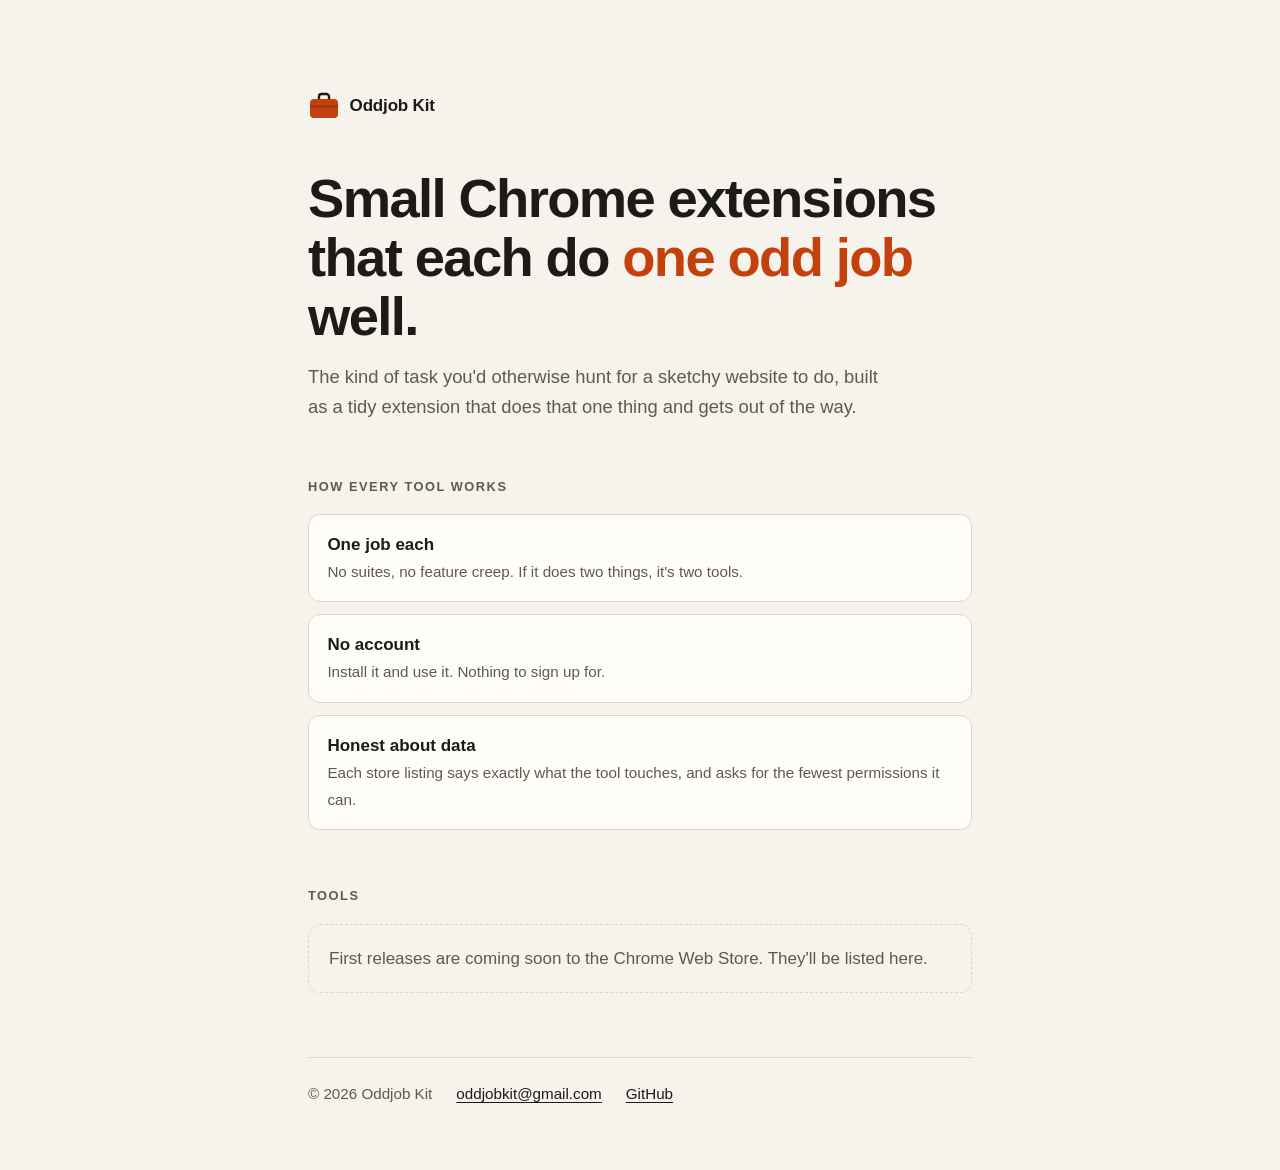
==== index.html @ e66d1169 "Oddjob Kit landing page Co-Authored-By: Claude Opus 5.5 <noreply@anthropic.com>" ====
<!doctype html>
<html lang="en">
<head>
  <meta charset="utf-8">
  <meta name="viewport" content="width=device-width, initial-scale=1">
  <title>Oddjob Kit — small Chrome extensions that each do one odd job well</title>
  <meta name="description" content="Oddjob Kit makes small, single-purpose Chrome extensions: no accounts, no bloat, and every listing says exactly what data the tool touches.">
  <link rel="canonical" href="https://oddjobkit.com/">
  <meta property="og:title" content="Oddjob Kit">
  <meta property="og:description" content="Small Chrome extensions that each do one odd job well.">
  <meta property="og:url" content="https://oddjobkit.com/">
  <meta property="og:type" content="website">
  <link rel="icon" href="favicon.svg" type="image/svg+xml">
  <style>
    :root {
      --bg: #f6f3ec; --ink: #1d1b16; --muted: #5f5a4e; --line: #ddd6c6;
      --accent: #c2410c; --card: #fffdf8;
      color-scheme: light;
    }
    @media (prefers-color-scheme: dark) {
      :root { --bg: #16140f; --ink: #f1ece0; --muted: #a8a190; --line: #2f2b22; --accent: #fb923c; --card: #1e1b15; color-scheme: dark; }
    }
    * { box-sizing: border-box; }
    html, body { margin: 0; }
    body {
      background: var(--bg); color: var(--ink);
      font: 17px/1.6 ui-sans-serif, -apple-system, BlinkMacSystemFont, "Segoe UI", Roboto, "Helvetica Neue", Arial, sans-serif;
      -webkit-font-smoothing: antialiased;
    }
    main { max-width: 44rem; margin: 0 auto; padding: clamp(3rem, 10vh, 7rem) 1.25rem 4rem; }
    .mark { display: inline-flex; align-items: center; gap: .6rem; font-weight: 700; letter-spacing: -.01em; }
    .mark svg { width: 2rem; height: 2rem; }
    h1 { font-size: clamp(2.2rem, 6vw, 3.4rem); line-height: 1.08; letter-spacing: -.03em; margin: 2.5rem 0 1rem; }
    h1 em { font-style: normal; color: var(--accent); }
    .lede { font-size: 1.15rem; color: var(--muted); max-width: 36rem; margin: 0; }
    section { margin-top: 3.5rem; }
    h2 { font-size: .8rem; text-transform: uppercase; letter-spacing: .12em; color: var(--muted); margin: 0 0 1rem; font-weight: 600; }
    ul.rules { list-style: none; padding: 0; margin: 0; display: grid; gap: .75rem; }
    ul.rules li { background: var(--card); border: 1px solid var(--line); border-radius: .75rem; padding: 1rem 1.15rem; }
    ul.rules strong { display: block; }
    ul.rules span { color: var(--muted); font-size: .95rem; }
    .soon { border: 1px dashed var(--line); border-radius: .75rem; padding: 1.25rem; color: var(--muted); }
    footer { margin-top: 4rem; padding-top: 1.5rem; border-top: 1px solid var(--line); color: var(--muted); font-size: .95rem; display: flex; flex-wrap: wrap; gap: .5rem 1.5rem; }
    a { color: var(--ink); text-underline-offset: .2em; }
    a:hover { color: var(--accent); }
  </style>
</head>
<body>
  <main>
    <div class="mark">
      <svg viewBox="0 0 32 32" aria-hidden="true"><rect x="2" y="9" width="28" height="19" rx="4" fill="var(--accent)"/><path d="M11 9V6.5A2.5 2.5 0 0 1 13.5 4h5A2.5 2.5 0 0 1 21 6.5V9" fill="none" stroke="var(--ink)" stroke-width="2.4"/><rect x="2" y="15" width="28" height="3" fill="var(--ink)" opacity=".18"/></svg>
      Oddjob Kit
    </div>

    <h1>Small Chrome extensions that each do <em>one odd job</em> well.</h1>
    <p class="lede">The kind of task you'd otherwise hunt for a sketchy website to do, built as a tidy extension that does that one thing and gets out of the way.</p>

    <section>
      <h2>How every tool works</h2>
      <ul class="rules">
        <li><strong>One job each</strong><span>No suites, no feature creep. If it does two things, it's two tools.</span></li>
        <li><strong>No account</strong><span>Install it and use it. Nothing to sign up for.</span></li>
        <li><strong>Honest about data</strong><span>Each store listing says exactly what the tool touches, and asks for the fewest permissions it can.</span></li>
      </ul>
    </section>

    <section>
      <h2>Tools</h2>
      <p class="soon">First releases are coming soon to the Chrome Web Store. They'll be listed here.</p>
    </section>

    <footer>
      <span>© 2026 Oddjob Kit</span>
      <a href="mailto:oddjobkit@gmail.com">oddjobkit@gmail.com</a>
      <a href="https://github.com/oddjobkit">GitHub</a>
    </footer>
  </main>
</body>
</html>
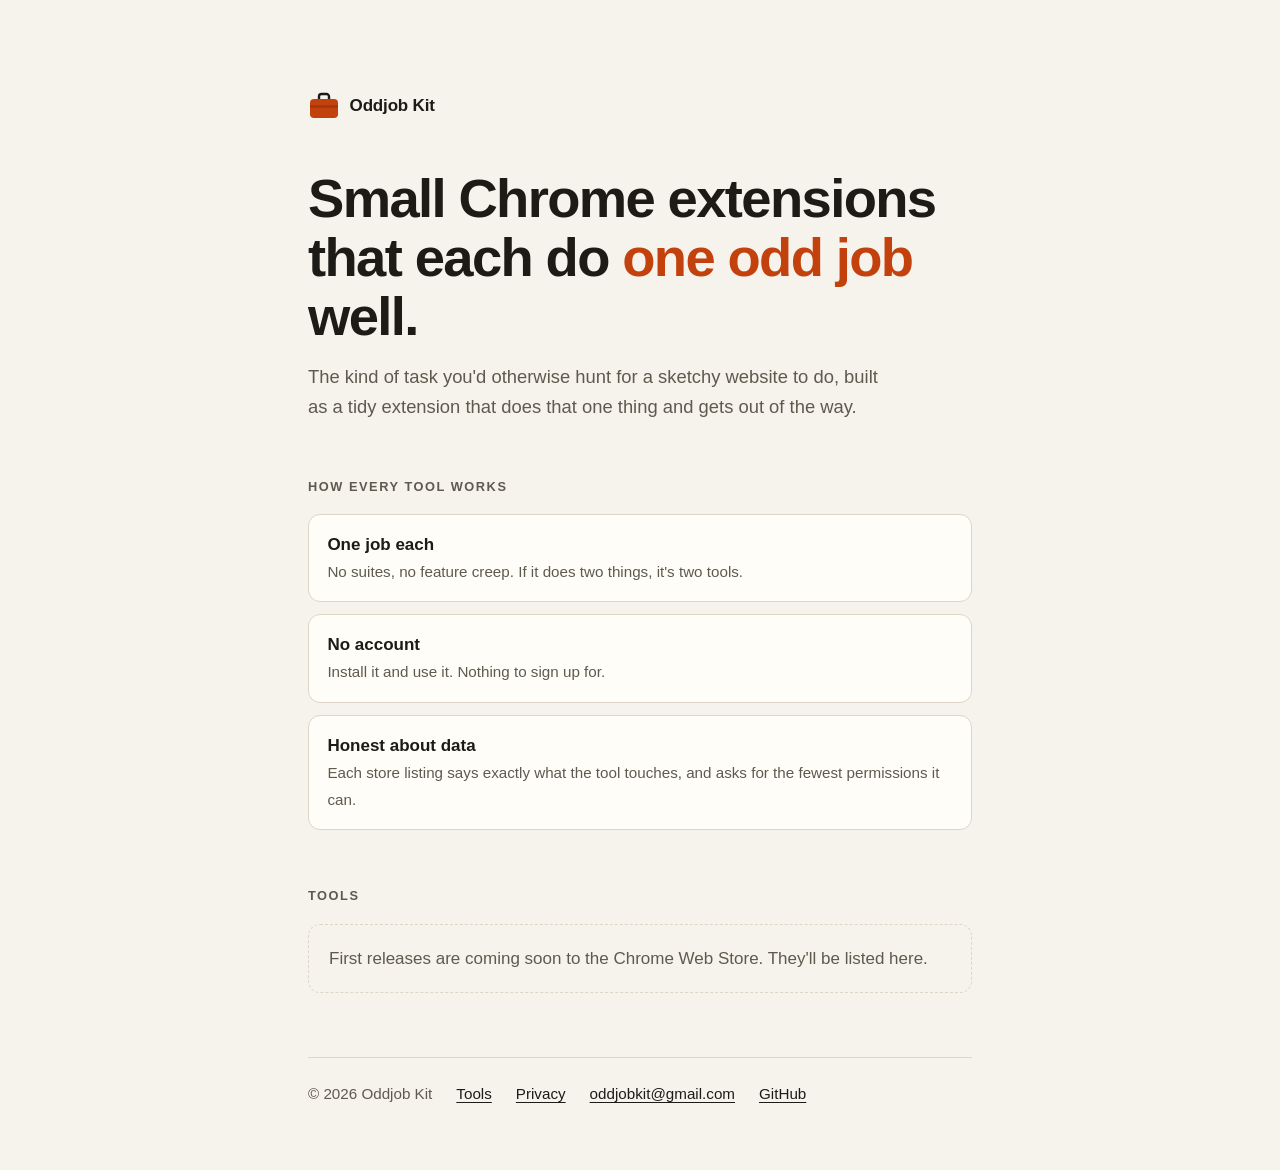
==== commit 292421cf: "site: privacy and tools pages, generator Co-Authored-By: Claude Sonnet 5.5 <noreply@anthropic.com>" ====
--- a/index.html
+++ b/index.html
@@ -71,6 +71,8 @@
 
     <footer>
       <span>© 2026 Oddjob Kit</span>
+      <a href="/tools/">Tools</a>
+      <a href="/privacy/">Privacy</a>
       <a href="mailto:oddjobkit@gmail.com">oddjobkit@gmail.com</a>
       <a href="https://github.com/oddjobkit">GitHub</a>
     </footer>
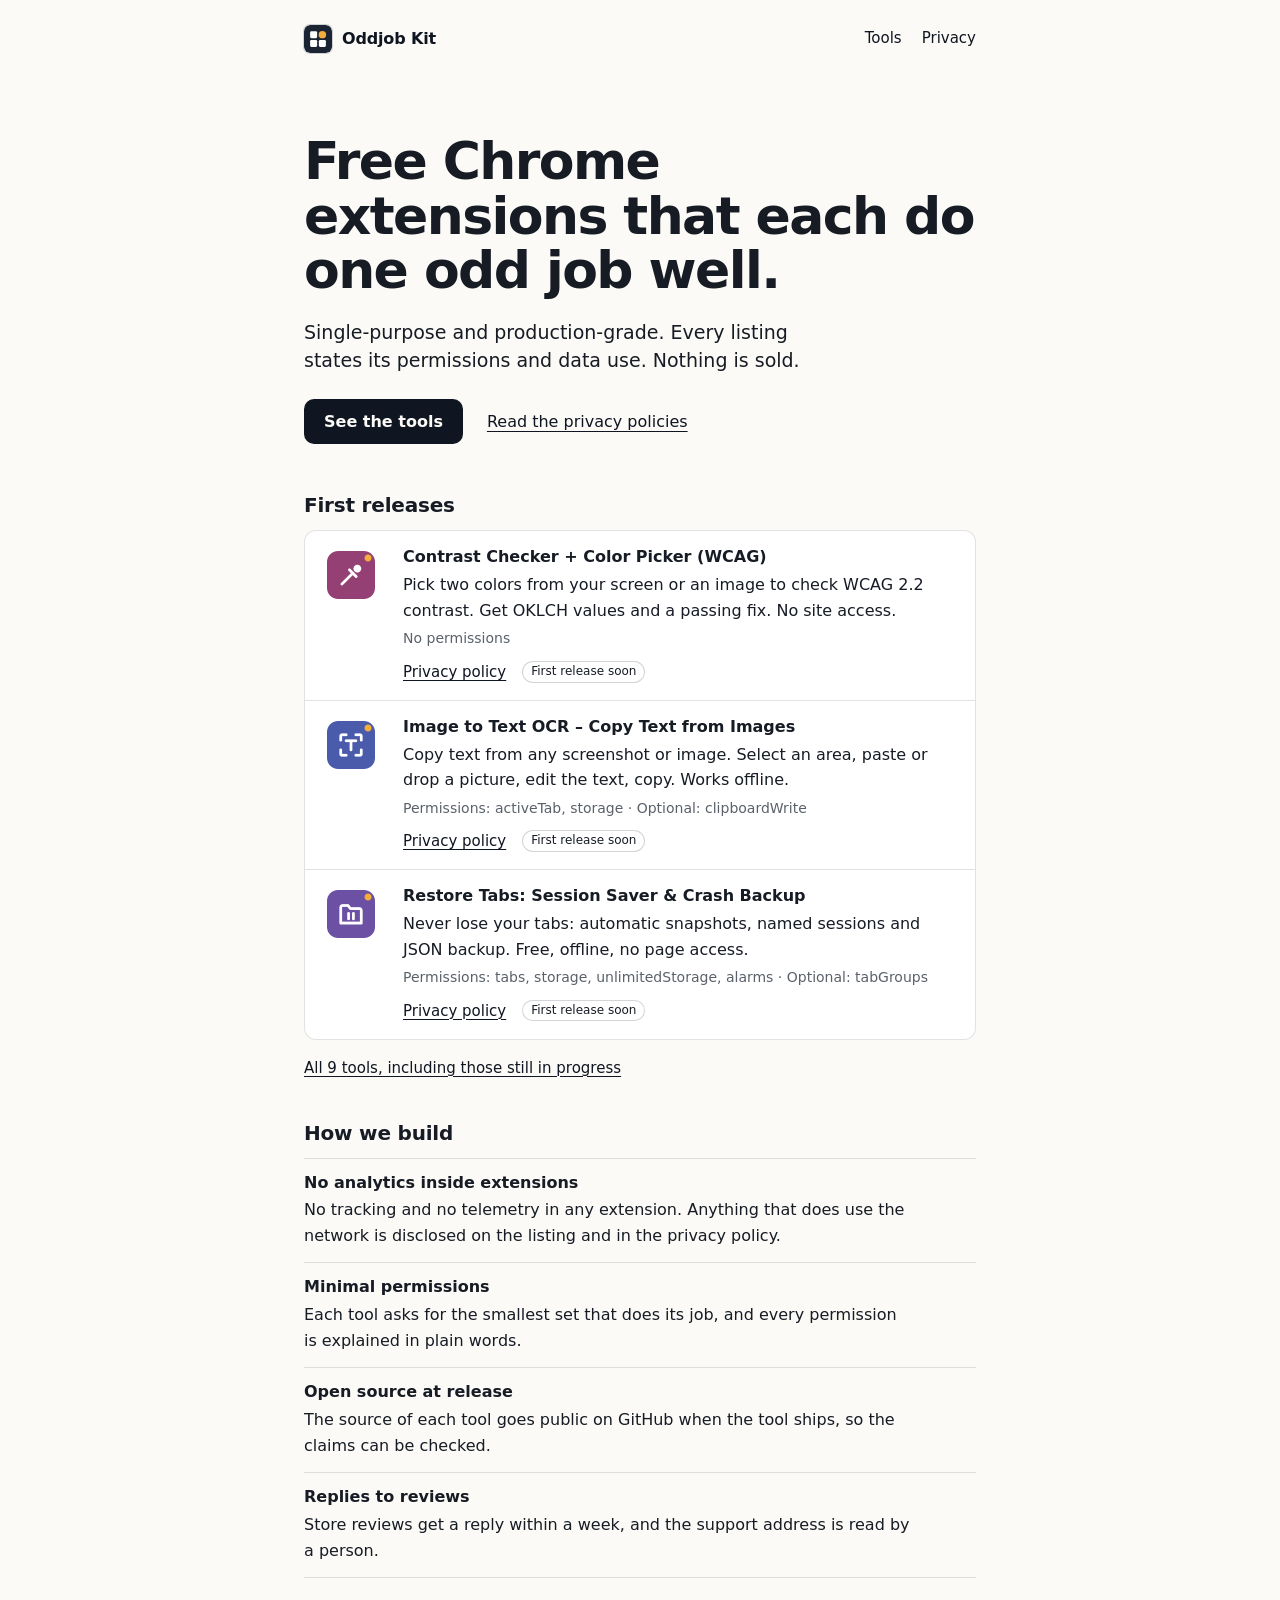
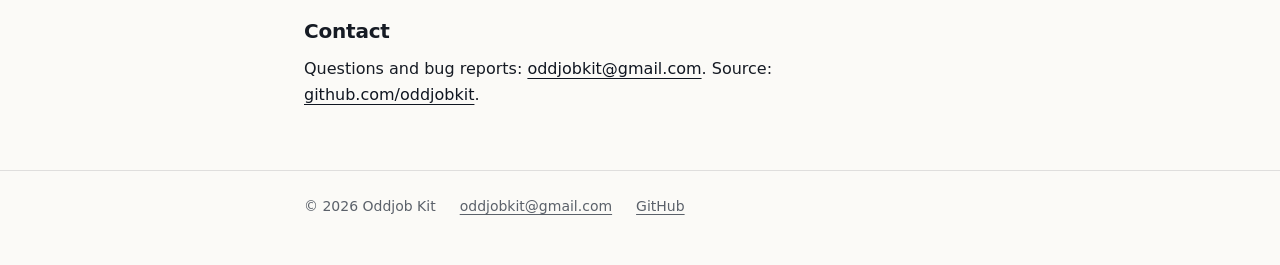
==== commit be9a3efc: "site: home and favicon on the brand Co-Authored-By: Claude Sonnet 5.5 <noreply@anthropic.com>" ====
--- a/index.html
+++ b/index.html
@@ -1,81 +1,87 @@
 <!doctype html>
 <html lang="en">
 <head>
-  <meta charset="utf-8">
-  <meta name="viewport" content="width=device-width, initial-scale=1">
-  <title>Oddjob Kit — small Chrome extensions that each do one odd job well</title>
-  <meta name="description" content="Oddjob Kit makes small, single-purpose Chrome extensions: no accounts, no bloat, and every listing says exactly what data the tool touches.">
-  <link rel="canonical" href="https://oddjobkit.com/">
-  <meta property="og:title" content="Oddjob Kit">
-  <meta property="og:description" content="Small Chrome extensions that each do one odd job well.">
-  <meta property="og:url" content="https://oddjobkit.com/">
-  <meta property="og:type" content="website">
-  <link rel="icon" href="favicon.svg" type="image/svg+xml">
-  <style>
-    :root {
-      --bg: #f6f3ec; --ink: #1d1b16; --muted: #5f5a4e; --line: #ddd6c6;
-      --accent: #c2410c; --card: #fffdf8;
-      color-scheme: light;
-    }
-    @media (prefers-color-scheme: dark) {
-      :root { --bg: #16140f; --ink: #f1ece0; --muted: #a8a190; --line: #2f2b22; --accent: #fb923c; --card: #1e1b15; color-scheme: dark; }
-    }
-    * { box-sizing: border-box; }
-    html, body { margin: 0; }
-    body {
-      background: var(--bg); color: var(--ink);
-      font: 17px/1.6 ui-sans-serif, -apple-system, BlinkMacSystemFont, "Segoe UI", Roboto, "Helvetica Neue", Arial, sans-serif;
-      -webkit-font-smoothing: antialiased;
-    }
-    main { max-width: 44rem; margin: 0 auto; padding: clamp(3rem, 10vh, 7rem) 1.25rem 4rem; }
-    .mark { display: inline-flex; align-items: center; gap: .6rem; font-weight: 700; letter-spacing: -.01em; }
-    .mark svg { width: 2rem; height: 2rem; }
-    h1 { font-size: clamp(2.2rem, 6vw, 3.4rem); line-height: 1.08; letter-spacing: -.03em; margin: 2.5rem 0 1rem; }
-    h1 em { font-style: normal; color: var(--accent); }
-    .lede { font-size: 1.15rem; color: var(--muted); max-width: 36rem; margin: 0; }
-    section { margin-top: 3.5rem; }
-    h2 { font-size: .8rem; text-transform: uppercase; letter-spacing: .12em; color: var(--muted); margin: 0 0 1rem; font-weight: 600; }
-    ul.rules { list-style: none; padding: 0; margin: 0; display: grid; gap: .75rem; }
-    ul.rules li { background: var(--card); border: 1px solid var(--line); border-radius: .75rem; padding: 1rem 1.15rem; }
-    ul.rules strong { display: block; }
-    ul.rules span { color: var(--muted); font-size: .95rem; }
-    .soon { border: 1px dashed var(--line); border-radius: .75rem; padding: 1.25rem; color: var(--muted); }
-    footer { margin-top: 4rem; padding-top: 1.5rem; border-top: 1px solid var(--line); color: var(--muted); font-size: .95rem; display: flex; flex-wrap: wrap; gap: .5rem 1.5rem; }
-    a { color: var(--ink); text-underline-offset: .2em; }
-    a:hover { color: var(--accent); }
-  </style>
+<meta charset="utf-8">
+<meta name="viewport" content="width=device-width, initial-scale=1">
+<title>Oddjob Kit — free single-purpose Chrome extensions</title>
+<meta name="description" content="Free, single-purpose, production-grade Chrome extensions. One job each; permissions and data use are stated on every listing.">
+<link rel="canonical" href="https://oddjobkit.com/">
+<meta property="og:title" content="Oddjob Kit — free single-purpose Chrome extensions">
+<meta property="og:description" content="Free, single-purpose, production-grade Chrome extensions. One job each; permissions and data use are stated on every listing.">
+<meta property="og:url" content="https://oddjobkit.com/">
+<meta property="og:type" content="website">
+<link rel="icon" href="/favicon.svg" type="image/svg+xml">
+<link rel="stylesheet" href="/assets/site.css">
+<!-- generated by scripts/build-pages.ts: the copy is in homePage(), the tool cards come from each tool repo's CHROMEWEBSTORE.md; edit those, not this file -->
 </head>
 <body>
-  <main>
-    <div class="mark">
-      <svg viewBox="0 0 32 32" aria-hidden="true"><rect x="2" y="9" width="28" height="19" rx="4" fill="var(--accent)"/><path d="M11 9V6.5A2.5 2.5 0 0 1 13.5 4h5A2.5 2.5 0 0 1 21 6.5V9" fill="none" stroke="var(--ink)" stroke-width="2.4"/><rect x="2" y="15" width="28" height="3" fill="var(--ink)" opacity=".18"/></svg>
-      Oddjob Kit
-    </div>
+<a class="skip" href="#main">Skip to content</a>
+<header class="wrap site-head">
+  <a class="brand" href="/"><svg viewBox="0 0 32 32" aria-hidden="true"><rect width="32" height="32" rx="7" fill="#1b2433"/><rect x="7" y="7" width="8" height="8" rx="1.5" fill="#fff"/><circle cx="21" cy="11" r="4.25" fill="#f5ae39"/><rect x="7" y="17" width="8" height="8" rx="1.5" fill="#fff"/><rect x="17" y="17" width="8" height="8" rx="1.5" fill="#fff"/></svg>Oddjob Kit</a>
+  <nav class="site-nav" aria-label="Site"><a href="/tools/">Tools</a><a href="/privacy/">Privacy</a></nav>
+</header>
+<main id="main" class="wrap">
+<section class="hero" aria-labelledby="top">
+  <h1 id="top">Free Chrome extensions that each do one odd job well.</h1>
+  <p class="lede">Single-purpose and production-grade. Every listing states its permissions and data use. Nothing is sold.</p>
+  <p class="actions"><a class="store-link" href="/tools/">See the tools</a><a href="/privacy/">Read the privacy policies</a></p>
+</section>
 
-    <h1>Small Chrome extensions that each do <em>one odd job</em> well.</h1>
-    <p class="lede">The kind of task you'd otherwise hunt for a sketchy website to do, built as a tidy extension that does that one thing and gets out of the way.</p>
+<section aria-labelledby="first">
+  <h2 id="first">First releases</h2>
+  <ul class="rows">
+    <li class="tool">
+      <img class="tool-icon" src="/assets/icons/hexpick.png" alt="" width="64" height="64">
+      <div class="tool-body">
+        <h3>Contrast Checker + Color Picker (WCAG)</h3>
+        <p class="tool-job">Pick two colors from your screen or an image to check WCAG 2.2 contrast. Get OKLCH values and a passing fix. No site access.</p>
+        <p class="tool-perms">No permissions</p>
+        <p class="tool-links"><a href="/privacy/hexpick/">Privacy policy</a><span class="pill">First release soon</span></p>
+      </div>
+    </li>
+    <li class="tool">
+      <img class="tool-icon" src="/assets/icons/picktext.png" alt="" width="64" height="64">
+      <div class="tool-body">
+        <h3>Image to Text OCR – Copy Text from Images</h3>
+        <p class="tool-job">Copy text from any screenshot or image. Select an area, paste or drop a picture, edit the text, copy. Works offline.</p>
+        <p class="tool-perms">Permissions: activeTab, storage · Optional: clipboardWrite</p>
+        <p class="tool-links"><a href="/privacy/picktext/">Privacy policy</a><span class="pill">First release soon</span></p>
+      </div>
+    </li>
+    <li class="tool">
+      <img class="tool-icon" src="/assets/icons/tabvault.png" alt="" width="64" height="64">
+      <div class="tool-body">
+        <h3>Restore Tabs: Session Saver &amp; Crash Backup</h3>
+        <p class="tool-job">Never lose your tabs: automatic snapshots, named sessions and JSON backup. Free, offline, no page access.</p>
+        <p class="tool-perms">Permissions: tabs, storage, unlimitedStorage, alarms · Optional: tabGroups</p>
+        <p class="tool-links"><a href="/privacy/tabvault/">Privacy policy</a><span class="pill">First release soon</span></p>
+      </div>
+    </li>
+  </ul>
+  <p class="more"><a href="/tools/">All 9 tools, including those still in progress</a></p>
+</section>
 
-    <section>
-      <h2>How every tool works</h2>
-      <ul class="rules">
-        <li><strong>One job each</strong><span>No suites, no feature creep. If it does two things, it's two tools.</span></li>
-        <li><strong>No account</strong><span>Install it and use it. Nothing to sign up for.</span></li>
-        <li><strong>Honest about data</strong><span>Each store listing says exactly what the tool touches, and asks for the fewest permissions it can.</span></li>
-      </ul>
-    </section>
+<section aria-labelledby="build">
+  <h2 id="build">How we build</h2>
+  <ul class="principles">
+    <li><h3>No analytics inside extensions</h3><p>No tracking and no telemetry in any extension. Anything that does use the network is disclosed on the listing and in the privacy policy.</p></li>
+    <li><h3>Minimal permissions</h3><p>Each tool asks for the smallest set that does its job, and every permission is explained in plain words.</p></li>
+    <li><h3>Open source at release</h3><p>The source of each tool goes public on GitHub when the tool ships, so the claims can be checked.</p></li>
+    <li><h3>Replies to reviews</h3><p>Store reviews get a reply within a week, and the support address is read by a person.</p></li>
+  </ul>
+</section>
 
-    <section>
-      <h2>Tools</h2>
-      <p class="soon">First releases are coming soon to the Chrome Web Store. They'll be listed here.</p>
-    </section>
-
-    <footer>
-      <span>© 2026 Oddjob Kit</span>
-      <a href="/tools/">Tools</a>
-      <a href="/privacy/">Privacy</a>
-      <a href="mailto:oddjobkit@gmail.com">oddjobkit@gmail.com</a>
-      <a href="https://github.com/oddjobkit">GitHub</a>
-    </footer>
-  </main>
+<section aria-labelledby="contact">
+  <h2 id="contact">Contact</h2>
+  <p>Questions and bug reports: <a href="mailto:oddjobkit@gmail.com">oddjobkit@gmail.com</a>. Source: <a href="https://github.com/oddjobkit">github.com/oddjobkit</a>.</p>
+</section>
+</main>
+<footer class="site-foot">
+  <div class="wrap">
+    <span>© 2026 Oddjob Kit</span>
+    <a href="mailto:oddjobkit@gmail.com">oddjobkit@gmail.com</a>
+    <a href="https://github.com/oddjobkit">GitHub</a>
+  </div>
+</footer>
 </body>
 </html>
--- a/assets/site.css
+++ b/assets/site.css
@@ -0,0 +1,164 @@
+/*
+ * Oddjob Kit site stylesheet, shared by the generated pages (privacy/, tools/).
+ * Tokens mirror the kit's tokens.css (repos/ui, 0.3): warm paper with blue-black ink in light,
+ * the mark's navy with paper ink in dark, one marigold marker. System fonts only.
+ * scripts/check-contrast.ts parses the two token blocks below and gates every text/surface pair
+ * this file draws. Keep one `--token: oklch(...);` per line.
+ */
+:root {
+  color-scheme: light;
+  --page: oklch(0.985 0.004 85);
+  --raised: oklch(1 0 0);
+  --sunken: oklch(0.96 0.006 85);
+  --ink: oklch(0.2 0.025 262);
+  --ink-hover: oklch(0.33 0.03 262);
+  --on-ink: oklch(0.985 0.004 85);
+  --text: oklch(0.22 0.02 262);
+  --muted: oklch(0.49 0.016 262);
+  --hairline: oklch(0.2 0.025 262 / 0.12);
+  --hairline-strong: oklch(0.2 0.025 262 / 0.18);
+  --marker: oklch(0.8 0.15 75);
+  --marker-edge: oklch(0.64 0.14 66);
+  --selection: oklch(0.9 0.1 82);
+}
+@media (prefers-color-scheme: dark) {
+  :root {
+    color-scheme: dark;
+    --page: oklch(0.165 0.014 262);
+    --raised: oklch(0.212 0.017 262);
+    --sunken: oklch(0.138 0.012 262);
+    --ink: oklch(0.95 0.004 85);
+    --ink-hover: oklch(0.84 0.006 85);
+    --on-ink: oklch(0.17 0.016 262);
+    --text: oklch(0.92 0.005 85);
+    --muted: oklch(0.68 0.008 85);
+    --hairline: oklch(0.95 0.005 85 / 0.14);
+    --hairline-strong: oklch(0.95 0.005 85 / 0.2);
+    --marker: oklch(0.82 0.15 75);
+    --marker-edge: oklch(0.82 0.15 75);
+    --selection: oklch(0.42 0.09 75);
+  }
+}
+@media (prefers-contrast: more) {
+  :root {
+    --muted: oklch(0.36 0.016 262);
+    --hairline: oklch(0.45 0.016 262);
+    --hairline-strong: oklch(0.45 0.016 262);
+  }
+}
+@media (prefers-contrast: more) and (prefers-color-scheme: dark) {
+  :root {
+    --muted: oklch(0.84 0.006 85);
+    --hairline: oklch(0.7 0.008 85);
+    --hairline-strong: oklch(0.7 0.008 85);
+  }
+}
+
+* { box-sizing: border-box; }
+html { -webkit-text-size-adjust: 100%; text-size-adjust: 100%; }
+body {
+  margin: 0;
+  background: var(--page);
+  color: var(--text);
+  font: 1rem/1.6 system-ui, -apple-system, "Segoe UI", Roboto, "Helvetica Neue", Arial, sans-serif;
+  font-feature-settings: "tnum";
+  -webkit-font-smoothing: antialiased;
+}
+::selection { background: var(--selection); color: var(--text); }
+:focus-visible { outline: 2px solid var(--ink); outline-offset: 2px; border-radius: 2px; }
+
+a { color: var(--ink); text-decoration: underline; text-decoration-thickness: 1px; text-underline-offset: 0.22em; }
+a:hover { text-decoration-thickness: 2px; }
+code {
+  font: 0.8125rem/1.4 ui-monospace, "SF Mono", Menlo, Consolas, monospace;
+  background: var(--sunken);
+  border-radius: 6px;
+  padding: 0.1em 0.4em;
+  overflow-wrap: anywhere;
+}
+
+.skip { position: absolute; left: 1rem; top: -4rem; background: var(--ink); color: var(--on-ink); padding: 0.5rem 0.875rem; border-radius: 8px; z-index: 2; }
+.skip:focus { top: 0.75rem; }
+
+.wrap { width: 100%; max-width: 45rem; margin-inline: auto; padding-inline: 1.5rem; }
+
+/* Header */
+.site-head { display: flex; flex-wrap: wrap; align-items: center; justify-content: space-between; gap: 0.5rem 1.5rem; padding-block: 1.25rem; }
+.brand { display: inline-flex; align-items: center; gap: 0.625rem; font-weight: 650; letter-spacing: -0.01em; color: var(--ink); text-decoration: none; }
+.brand svg { width: 1.75rem; height: 1.75rem; border-radius: 6px; box-shadow: 0 0 0 1px var(--hairline-strong); }
+.brand:hover { text-decoration: none; }
+.site-nav { display: flex; gap: 1.25rem; font-size: 0.9375rem; }
+.site-nav a { color: var(--ink); text-decoration: none; padding-block: 0.375rem; border-bottom: 2px solid transparent; }
+.site-nav a:hover { border-bottom-color: var(--hairline-strong); text-decoration: none; }
+.site-nav a[aria-current="page"] { border-bottom-color: var(--ink); }
+
+/* Page head */
+main { padding-block: 2rem 3rem; }
+.crumbs { font-size: 0.8125rem; color: var(--muted); margin: 0 0 1rem; }
+.crumbs a { color: var(--muted); }
+h1 { font-size: clamp(1.75rem, 5.5vw, 2.5rem); line-height: 1.08; letter-spacing: -0.02em; font-weight: 650; margin: 0 0 1rem; overflow-wrap: anywhere; }
+.lede { font-size: 1.125rem; line-height: 1.5; margin: 0 0 1.5rem; max-width: 36rem; }
+.muted { color: var(--muted); }
+
+.meta { display: grid; grid-template-columns: auto 1fr; gap: 0.25rem 1.25rem; margin: 0 0 1.5rem; font-size: 0.875rem; }
+.meta dt { color: var(--muted); }
+.meta dd { margin: 0; }
+
+h2 { font-size: 1.25rem; line-height: 1.3; font-weight: 600; letter-spacing: -0.01em; margin: 2.5rem 0 0.75rem; }
+h3 { font-size: 1rem; line-height: 1.3; font-weight: 600; margin: 0; }
+section > p { max-width: 38rem; margin: 0 0 0.875rem; }
+
+/* The one marker on a policy page: the statement to look at */
+.assurance { display: flex; align-items: baseline; gap: 0.625rem; font-weight: 600; font-size: 1.0625rem; margin: 0 0 0.75rem; }
+.dot { flex: none; width: 0.5rem; height: 0.5rem; border-radius: 50%; background: var(--marker); box-shadow: 0 0 0 1px var(--marker-edge); transform: translateY(-0.0625rem); }
+
+/* Permissions, and the home page's "How we build" list (same hairline rows) */
+.perms, .principles { list-style: none; margin: 0; padding: 0; border-top: 1px solid var(--hairline); }
+.perms li, .principles li { padding: 0.875rem 0; border-bottom: 1px solid var(--hairline); }
+.principles h3 { margin-bottom: 0.25rem; }
+.principles p { margin: 0; max-width: 38rem; }
+.perm-head { display: flex; flex-wrap: wrap; align-items: baseline; gap: 0.25rem 0.625rem; margin-bottom: 0.25rem; }
+.perms p { margin: 0; max-width: 38rem; }
+.badge, .pill { display: inline-block; font-size: 0.75rem; line-height: 1.3; padding: 0.125rem 0.5rem; border-radius: 999px; background: var(--sunken); color: var(--text); white-space: nowrap; }
+.pill { border: 1px solid var(--hairline-strong); background: var(--raised); }
+
+/* Lists of tools and policies: one raised surface, hairline rows */
+.rows { list-style: none; margin: 0 0 1rem; padding: 0; background: var(--raised); border: 1px solid var(--hairline); border-radius: 12px; }
+.rows > li { padding: 1rem 1.125rem; }
+.rows > li + li { border-top: 1px solid var(--hairline); }
+.group-label { font-size: 0.8125rem; font-weight: 600; color: var(--muted); margin: 2rem 0 0.5rem; }
+.tool { display: grid; grid-template-columns: 4rem 1fr; gap: 0.25rem 1rem; align-items: start; }
+.tool-icon { width: 4rem; height: 4rem; margin: -0.25rem 0 0 -0.25rem; }
+.tool-body > p { margin: 0.25rem 0 0; }
+.tool-job { max-width: 34rem; }
+.tool-perms { font-size: 0.875rem; color: var(--muted); }
+.tool-links { display: flex; flex-wrap: wrap; align-items: center; gap: 0.375rem 1rem; font-size: 0.9375rem; margin-top: 0.625rem !important; }
+.tool-meta { display: flex; flex-wrap: wrap; align-items: center; gap: 0.375rem 0.625rem; margin-top: 0.5rem !important; font-size: 0.8125rem; color: var(--muted); }
+.store-link { display: inline-block; background: var(--ink); color: var(--on-ink); text-decoration: none; padding: 0.375rem 0.875rem; border-radius: 8px; font-weight: 600; }
+.store-link:hover { background: var(--ink-hover); text-decoration: none; }
+.store-slot { color: var(--muted); font-size: 0.875rem; }
+.policy-row { display: flex; flex-wrap: wrap; justify-content: space-between; align-items: baseline; gap: 0.25rem 1rem; }
+.policy-row a { font-weight: 600; }
+.policy-row .meta-line { font-size: 0.8125rem; color: var(--muted); }
+
+/* Home */
+.hero { padding-block: 1.5rem 0.5rem; }
+.hero h1 { font-size: clamp(2rem, 7vw, 3.25rem); line-height: 1.05; letter-spacing: -0.03em; max-width: 14em; margin-bottom: 1.25rem; }
+.hero .lede { font-size: 1.1875rem; max-width: 32rem; }
+.actions { display: flex; flex-wrap: wrap; align-items: center; gap: 0.75rem 1.5rem; margin: 0; }
+.actions .store-link { padding: 0.625rem 1.25rem; border-radius: 10px; }
+.more { margin: 0; font-size: 0.9375rem; }
+
+/* Footer */
+.site-foot { border-top: 1px solid var(--hairline); padding-block: 1.5rem 3rem; color: var(--muted); font-size: 0.875rem; }
+.site-foot .wrap { display: flex; flex-wrap: wrap; gap: 0.5rem 1.5rem; }
+.site-foot a { color: var(--muted); }
+
+@media (max-width: 30rem) {
+  .wrap { padding-inline: 1rem; }
+  .rows > li { padding: 0.875rem; }
+  .tool { grid-template-columns: 3rem 1fr; gap: 0.25rem 0.75rem; }
+  .tool-icon { width: 3rem; height: 3rem; margin: -0.125rem 0 0 -0.125rem; }
+  .meta { grid-template-columns: 1fr; gap: 0; }
+  .meta dd { margin-bottom: 0.5rem; }
+}
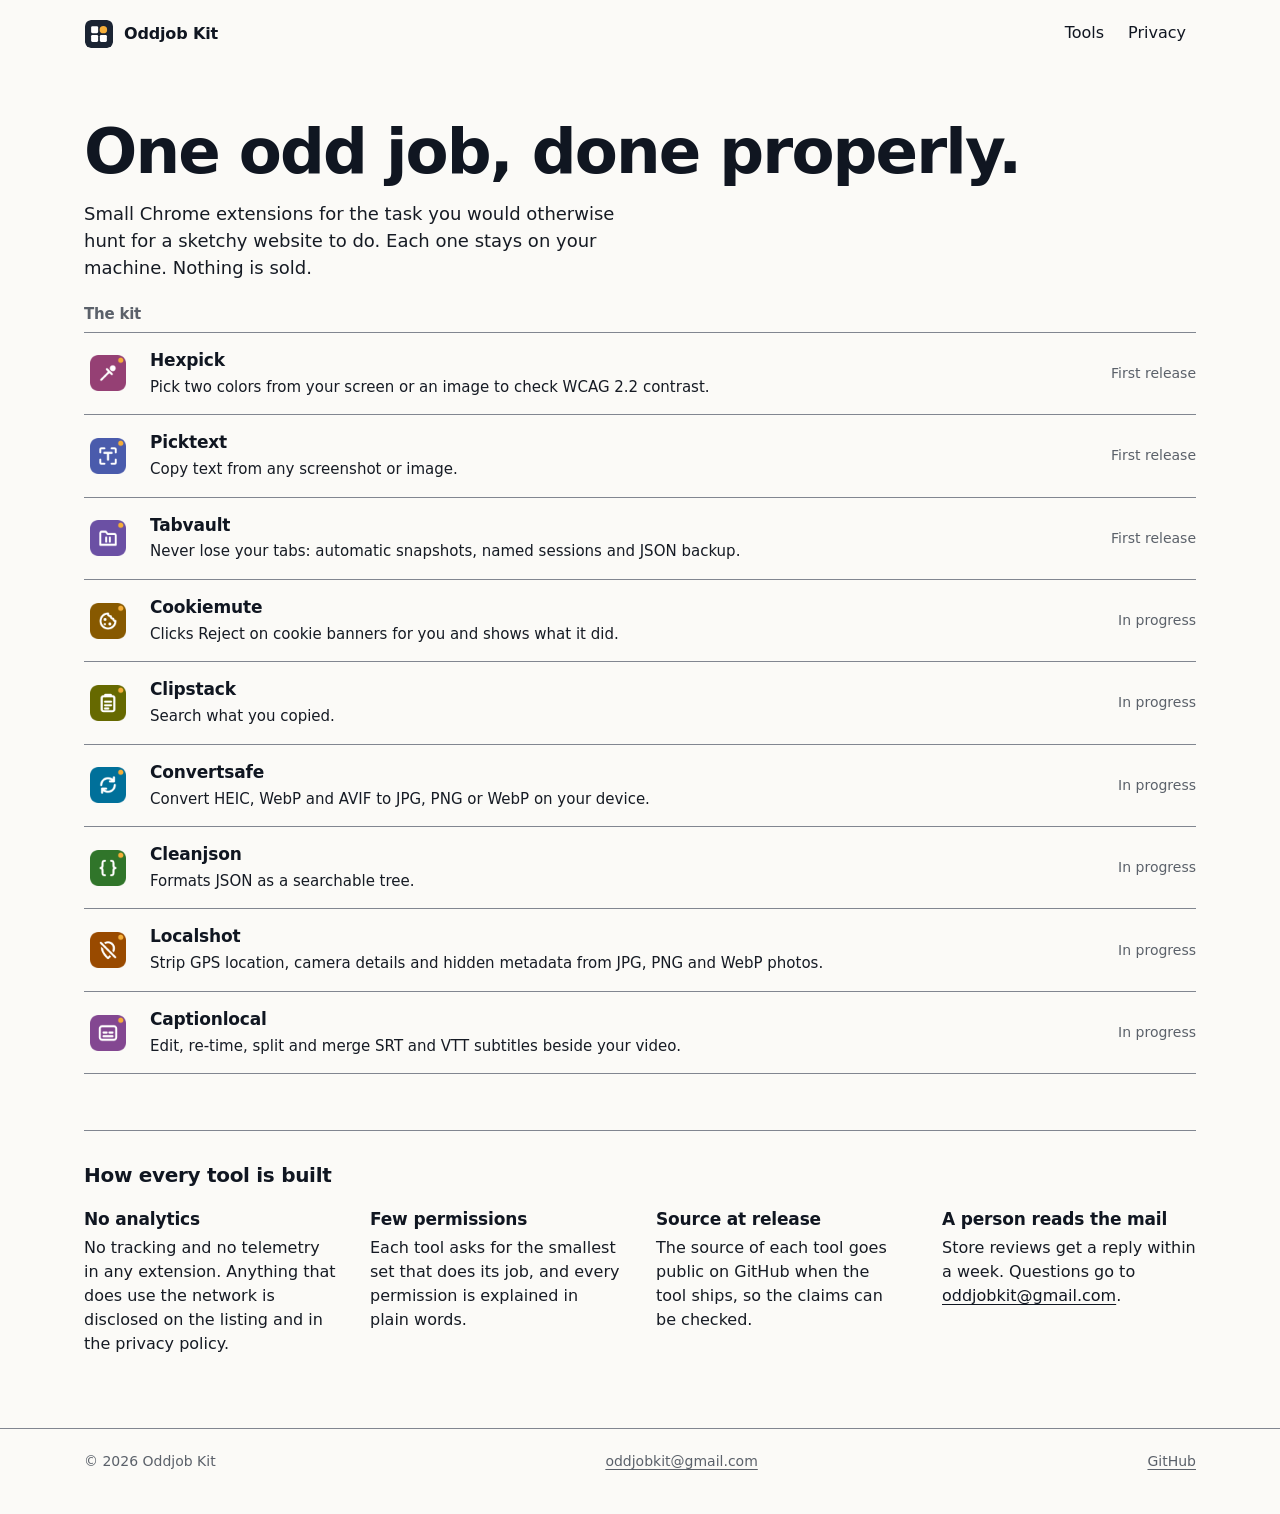
==== commit f44f3b08: "site: one ruled list instead of a card grid The home page is a headline and the nine tools on shared" ====
--- a/index.html
+++ b/index.html
@@ -2,82 +2,126 @@
 <html lang="en">
 <head>
 <meta charset="utf-8">
-<meta name="viewport" content="width=device-width, initial-scale=1">
-<title>Oddjob Kit — free single-purpose Chrome extensions</title>
-<meta name="description" content="Free, single-purpose, production-grade Chrome extensions. One job each; permissions and data use are stated on every listing.">
+<meta name="viewport" content="width=device-width, initial-scale=1.0">
+<meta name="color-scheme" content="light dark">
+<meta name="theme-color" content="#fbf9f5" media="(prefers-color-scheme: light)">
+<meta name="theme-color" content="#0b0e14" media="(prefers-color-scheme: dark)">
+<title>Oddjob Kit — small Chrome extensions that each do one odd job well</title>
+<meta name="description" content="Small Chrome extensions that each do one odd job. The task you would otherwise hunt for a sketchy website to do. Permissions are stated on every listing.">
 <link rel="canonical" href="https://oddjobkit.com/">
-<meta property="og:title" content="Oddjob Kit — free single-purpose Chrome extensions">
-<meta property="og:description" content="Free, single-purpose, production-grade Chrome extensions. One job each; permissions and data use are stated on every listing.">
+<meta property="og:title" content="Oddjob Kit — small Chrome extensions that each do one odd job well">
+<meta property="og:description" content="Small Chrome extensions that each do one odd job. The task you would otherwise hunt for a sketchy website to do. Permissions are stated on every listing.">
 <meta property="og:url" content="https://oddjobkit.com/">
 <meta property="og:type" content="website">
 <link rel="icon" href="/favicon.svg" type="image/svg+xml">
 <link rel="stylesheet" href="/assets/site.css">
 <!-- generated by scripts/build-pages.ts: the copy is in homePage(), the tool cards come from each tool repo's CHROMEWEBSTORE.md; edit those, not this file -->
 </head>
-<body>
+<body class="home">
 <a class="skip" href="#main">Skip to content</a>
-<header class="wrap site-head">
-  <a class="brand" href="/"><svg viewBox="0 0 32 32" aria-hidden="true"><rect width="32" height="32" rx="7" fill="#1b2433"/><rect x="7" y="7" width="8" height="8" rx="1.5" fill="#fff"/><circle cx="21" cy="11" r="4.25" fill="#f5ae39"/><rect x="7" y="17" width="8" height="8" rx="1.5" fill="#fff"/><rect x="17" y="17" width="8" height="8" rx="1.5" fill="#fff"/></svg>Oddjob Kit</a>
-  <nav class="site-nav" aria-label="Site"><a href="/tools/">Tools</a><a href="/privacy/">Privacy</a></nav>
+<header class="site-head">
+  <div class="shell bar">
+    <a class="brand" href="/"><svg viewBox="0 0 32 32" aria-hidden="true"><rect width="32" height="32" rx="7" fill="#1b2433"/><rect x="7" y="7" width="8" height="8" rx="1.5" fill="#fff"/><circle cx="21" cy="11" r="4.25" fill="#f5ae39"/><rect x="7" y="17" width="8" height="8" rx="1.5" fill="#fff"/><rect x="17" y="17" width="8" height="8" rx="1.5" fill="#fff"/></svg><span>Oddjob Kit</span></a>
+    <nav class="site-nav" aria-label="Site"><ul><li><a href="/tools/">Tools</a></li><li><a href="/privacy/">Privacy</a></li></ul></nav>
+  </div>
 </header>
-<main id="main" class="wrap">
-<section class="hero" aria-labelledby="top">
-  <h1 id="top">Free Chrome extensions that each do one odd job well.</h1>
-  <p class="lede">Single-purpose and production-grade. Every listing states its permissions and data use. Nothing is sold.</p>
-  <p class="actions"><a class="store-link" href="/tools/">See the tools</a><a href="/privacy/">Read the privacy policies</a></p>
+<main id="main">
+  <div class="shell">
+<section class="open" aria-labelledby="top">
+  <h1 id="top">One odd job, done properly.</h1>
+  <p class="lede">Small Chrome extensions for the task you would otherwise hunt for a sketchy website to do. Each one stays on your machine. Nothing is sold.</p>
 </section>
-
-<section aria-labelledby="first">
-  <h2 id="first">First releases</h2>
-  <ul class="rows">
-    <li class="tool">
-      <img class="tool-icon" src="/assets/icons/hexpick.png" alt="" width="64" height="64">
-      <div class="tool-body">
-        <h3>Contrast Checker + Color Picker (WCAG)</h3>
-        <p class="tool-job">Pick two colors from your screen or an image to check WCAG 2.2 contrast. Get OKLCH values and a passing fix. No site access.</p>
-        <p class="tool-perms">No permissions</p>
-        <p class="tool-links"><a href="/privacy/hexpick/">Privacy policy</a><span class="pill">First release soon</span></p>
-      </div>
+<section class="index" aria-labelledby="kit">
+  <h2 id="kit">The kit</h2>
+  <ul class="roster">
+    <li>
+      <a class="line" href="/tools/#hexpick">
+        <img class="tool-icon" src="/assets/icons/hexpick.png" alt="" width="64" height="64">
+        <h3>Hexpick</h3>
+        <p class="job">Pick two colors from your screen or an image to check WCAG 2.2 contrast.</p>
+        <p class="status">First release</p>
+      </a>
     </li>
-    <li class="tool">
-      <img class="tool-icon" src="/assets/icons/picktext.png" alt="" width="64" height="64">
-      <div class="tool-body">
-        <h3>Image to Text OCR – Copy Text from Images</h3>
-        <p class="tool-job">Copy text from any screenshot or image. Select an area, paste or drop a picture, edit the text, copy. Works offline.</p>
-        <p class="tool-perms">Permissions: activeTab, storage · Optional: clipboardWrite</p>
-        <p class="tool-links"><a href="/privacy/picktext/">Privacy policy</a><span class="pill">First release soon</span></p>
-      </div>
+    <li>
+      <a class="line" href="/tools/#picktext">
+        <img class="tool-icon" src="/assets/icons/picktext.png" alt="" width="64" height="64">
+        <h3>Picktext</h3>
+        <p class="job">Copy text from any screenshot or image.</p>
+        <p class="status">First release</p>
+      </a>
     </li>
-    <li class="tool">
-      <img class="tool-icon" src="/assets/icons/tabvault.png" alt="" width="64" height="64">
-      <div class="tool-body">
-        <h3>Restore Tabs: Session Saver &amp; Crash Backup</h3>
-        <p class="tool-job">Never lose your tabs: automatic snapshots, named sessions and JSON backup. Free, offline, no page access.</p>
-        <p class="tool-perms">Permissions: tabs, storage, unlimitedStorage, alarms · Optional: tabGroups</p>
-        <p class="tool-links"><a href="/privacy/tabvault/">Privacy policy</a><span class="pill">First release soon</span></p>
-      </div>
+    <li>
+      <a class="line" href="/tools/#tabvault">
+        <img class="tool-icon" src="/assets/icons/tabvault.png" alt="" width="64" height="64">
+        <h3>Tabvault</h3>
+        <p class="job">Never lose your tabs: automatic snapshots, named sessions and JSON backup.</p>
+        <p class="status">First release</p>
+      </a>
     </li>
-  </ul>
-  <p class="more"><a href="/tools/">All 9 tools, including those still in progress</a></p>
-</section>
-
-<section aria-labelledby="build">
-  <h2 id="build">How we build</h2>
-  <ul class="principles">
-    <li><h3>No analytics inside extensions</h3><p>No tracking and no telemetry in any extension. Anything that does use the network is disclosed on the listing and in the privacy policy.</p></li>
-    <li><h3>Minimal permissions</h3><p>Each tool asks for the smallest set that does its job, and every permission is explained in plain words.</p></li>
-    <li><h3>Open source at release</h3><p>The source of each tool goes public on GitHub when the tool ships, so the claims can be checked.</p></li>
-    <li><h3>Replies to reviews</h3><p>Store reviews get a reply within a week, and the support address is read by a person.</p></li>
+    <li>
+      <a class="line" href="/tools/#cookiemute">
+        <img class="tool-icon" src="/assets/icons/cookiemute.png" alt="" width="64" height="64">
+        <h3>Cookiemute</h3>
+        <p class="job">Clicks Reject on cookie banners for you and shows what it did.</p>
+        <p class="status">In progress</p>
+      </a>
+    </li>
+    <li>
+      <a class="line" href="/tools/#clipstack">
+        <img class="tool-icon" src="/assets/icons/clipstack.png" alt="" width="64" height="64" loading="lazy">
+        <h3>Clipstack</h3>
+        <p class="job">Search what you copied.</p>
+        <p class="status">In progress</p>
+      </a>
+    </li>
+    <li>
+      <a class="line" href="/tools/#convertsafe">
+        <img class="tool-icon" src="/assets/icons/convertsafe.png" alt="" width="64" height="64" loading="lazy">
+        <h3>Convertsafe</h3>
+        <p class="job">Convert HEIC, WebP and AVIF to JPG, PNG or WebP on your device.</p>
+        <p class="status">In progress</p>
+      </a>
+    </li>
+    <li>
+      <a class="line" href="/tools/#cleanjson">
+        <img class="tool-icon" src="/assets/icons/cleanjson.png" alt="" width="64" height="64" loading="lazy">
+        <h3>Cleanjson</h3>
+        <p class="job">Formats JSON as a searchable tree.</p>
+        <p class="status">In progress</p>
+      </a>
+    </li>
+    <li>
+      <a class="line" href="/tools/#localshot">
+        <img class="tool-icon" src="/assets/icons/localshot.png" alt="" width="64" height="64" loading="lazy">
+        <h3>Localshot</h3>
+        <p class="job">Strip GPS location, camera details and hidden metadata from JPG, PNG and WebP photos.</p>
+        <p class="status">In progress</p>
+      </a>
+    </li>
+    <li>
+      <a class="line" href="/tools/#captionlocal">
+        <img class="tool-icon" src="/assets/icons/captionlocal.png" alt="" width="64" height="64" loading="lazy">
+        <h3>Captionlocal</h3>
+        <p class="job">Edit, re-time, split and merge SRT and VTT subtitles beside your video.</p>
+        <p class="status">In progress</p>
+      </a>
+    </li>
   </ul>
 </section>
 
-<section aria-labelledby="contact">
-  <h2 id="contact">Contact</h2>
-  <p>Questions and bug reports: <a href="mailto:oddjobkit@gmail.com">oddjobkit@gmail.com</a>. Source: <a href="https://github.com/oddjobkit">github.com/oddjobkit</a>.</p>
+<section class="facts" aria-labelledby="build">
+  <h2 id="build">How every tool is built</h2>
+  <ul>
+    <li><h3>No analytics</h3><p>No tracking and no telemetry in any extension. Anything that does use the network is disclosed on the listing and in the privacy policy.</p></li>
+    <li><h3>Few permissions</h3><p>Each tool asks for the smallest set that does its job, and every permission is explained in plain words.</p></li>
+    <li><h3>Source at release</h3><p>The source of each tool goes public on GitHub when the tool ships, so the claims can be checked.</p></li>
+    <li><h3>A person reads the mail</h3><p>Store reviews get a reply within a week. Questions go to <a href="mailto:oddjobkit@gmail.com">oddjobkit@gmail.com</a>.</p></li>
+  </ul>
 </section>
+  </div>
 </main>
 <footer class="site-foot">
-  <div class="wrap">
+  <div class="shell bar">
     <span>© 2026 Oddjob Kit</span>
     <a href="mailto:oddjobkit@gmail.com">oddjobkit@gmail.com</a>
     <a href="https://github.com/oddjobkit">GitHub</a>
--- a/assets/site.css
+++ b/assets/site.css
@@ -1,7 +1,8 @@
 /*
  * Oddjob Kit site stylesheet, shared by the generated pages (privacy/, tools/).
- * Tokens mirror the kit's tokens.css (repos/ui, 0.3): warm paper with blue-black ink in light,
+ * Tokens mirror the kit's tokens.css (repos/ui): warm paper with blue-black ink in light,
  * the mark's navy with paper ink in dark, one marigold marker. System fonts only.
+ * The marker is the mark's circle. It is never a text colour, a button fill, or a wash.
  * scripts/check-contrast.ts parses the two token blocks below and gates every text/surface pair
  * this file draws. Keep one `--token: oklch(...);` per line.
  */
@@ -17,9 +18,13 @@
   --muted: oklch(0.49 0.016 262);
   --hairline: oklch(0.2 0.025 262 / 0.12);
   --hairline-strong: oklch(0.2 0.025 262 / 0.18);
+  --rule: oklch(0.62 0.016 262);
   --marker: oklch(0.8 0.15 75);
   --marker-edge: oklch(0.64 0.14 66);
   --selection: oklch(0.9 0.1 82);
+  --target: 1.5rem;
+  --site: 72rem;
+  --header: 4.25rem;
 }
 @media (prefers-color-scheme: dark) {
   :root {
@@ -34,6 +39,7 @@
     --muted: oklch(0.68 0.008 85);
     --hairline: oklch(0.95 0.005 85 / 0.14);
     --hairline-strong: oklch(0.95 0.005 85 / 0.2);
+    --rule: oklch(0.55 0.012 85);
     --marker: oklch(0.82 0.15 75);
     --marker-edge: oklch(0.82 0.15 75);
     --selection: oklch(0.42 0.09 75);
@@ -44,6 +50,7 @@
     --muted: oklch(0.36 0.016 262);
     --hairline: oklch(0.45 0.016 262);
     --hairline-strong: oklch(0.45 0.016 262);
+    --rule: oklch(0.4 0.02 262);
   }
 }
 @media (prefers-contrast: more) and (prefers-color-scheme: dark) {
@@ -51,23 +58,41 @@
     --muted: oklch(0.84 0.006 85);
     --hairline: oklch(0.7 0.008 85);
     --hairline-strong: oklch(0.7 0.008 85);
+    --rule: oklch(0.78 0.008 85);
   }
 }
-
-* { box-sizing: border-box; }
-html { -webkit-text-size-adjust: 100%; text-size-adjust: 100%; }
+@media (pointer: coarse) {
+  :root { --target: 2.75rem; }
+}
+
+html {
+  -webkit-text-size-adjust: 100%;
+  text-size-adjust: 100%;
+  scroll-padding-block-start: calc(var(--header) + 0.75rem);
+}
+@media (prefers-reduced-motion: no-preference) {
+  html { scroll-behavior: smooth; }
+}
 body {
+  display: flex;
+  flex-direction: column;
+  min-block-size: 100dvh;
   margin: 0;
   background: var(--page);
   color: var(--text);
-  font: 1rem/1.6 system-ui, -apple-system, "Segoe UI", Roboto, "Helvetica Neue", Arial, sans-serif;
-  font-feature-settings: "tnum";
+  font: 1rem/1.5 system-ui, -apple-system, "Segoe UI", Roboto, "Helvetica Neue", Arial, sans-serif;
+  font-variant-numeric: tabular-nums;
   -webkit-font-smoothing: antialiased;
-}
+  overflow-wrap: break-word;
+}
+main { flex: 1 0 auto; }
+h1, h2, h3, p, ul, ol, figure, dl { margin: 0; }
 ::selection { background: var(--selection); color: var(--text); }
-:focus-visible { outline: 2px solid var(--ink); outline-offset: 2px; border-radius: 2px; }
-
-a { color: var(--ink); text-decoration: underline; text-decoration-thickness: 1px; text-underline-offset: 0.22em; }
+:focus-visible { outline: 2px solid var(--ink); outline-offset: 3px; }
+img, svg { max-inline-size: 100%; block-size: auto; }
+
+a { color: var(--ink); text-decoration: underline; text-decoration-thickness: 1px; text-underline-offset: 0.18em; }
+a:visited { color: var(--ink); }
 a:hover { text-decoration-thickness: 2px; }
 code {
   font: 0.8125rem/1.4 ui-monospace, "SF Mono", Menlo, Consolas, monospace;
@@ -77,88 +102,319 @@
   overflow-wrap: anywhere;
 }
 
-.skip { position: absolute; left: 1rem; top: -4rem; background: var(--ink); color: var(--on-ink); padding: 0.5rem 0.875rem; border-radius: 8px; z-index: 2; }
-.skip:focus { top: 0.75rem; }
-
-.wrap { width: 100%; max-width: 45rem; margin-inline: auto; padding-inline: 1.5rem; }
+.skip {
+  position: absolute;
+  inset-inline-start: 1rem;
+  inset-block-start: -4rem;
+  background: var(--ink);
+  color: var(--on-ink);
+  padding: 0.5rem 0.875rem;
+  border-radius: 8px;
+  z-index: 3;
+}
+.skip:focus { inset-block-start: 0.75rem; }
+
+.shell {
+  box-sizing: border-box;
+  width: 100%;
+  max-inline-size: var(--site);
+  margin-inline: auto;
+  padding-inline: 1.25rem;
+  container: shell / inline-size;
+}
 
 /* Header */
-.site-head { display: flex; flex-wrap: wrap; align-items: center; justify-content: space-between; gap: 0.5rem 1.5rem; padding-block: 1.25rem; }
-.brand { display: inline-flex; align-items: center; gap: 0.625rem; font-weight: 650; letter-spacing: -0.01em; color: var(--ink); text-decoration: none; }
-.brand svg { width: 1.75rem; height: 1.75rem; border-radius: 6px; box-shadow: 0 0 0 1px var(--hairline-strong); }
+.site-head {
+  position: sticky;
+  inset-block-start: 0;
+  z-index: 2;
+  background: var(--page);
+  container: site-head / scroll-state;
+}
+.bar {
+  display: flex;
+  flex-wrap: wrap;
+  align-items: center;
+  justify-content: space-between;
+  gap: 0.25rem 1.5rem;
+  min-block-size: var(--header);
+  border-block-end: 1px solid transparent;
+}
+@container site-head scroll-state(stuck: top) {
+  .bar { border-block-end-color: var(--rule); }
+}
+.brand {
+  display: inline-flex;
+  align-items: center;
+  gap: 0.625rem;
+  min-block-size: var(--target);
+  font-weight: 650;
+  letter-spacing: -0.01em;
+  color: var(--ink);
+  text-decoration: none;
+}
+.brand svg {
+  inline-size: 1.75rem;
+  block-size: 1.75rem;
+  border-radius: 21.875%;
+  border: 1px solid transparent;
+}
+@media (prefers-color-scheme: dark) {
+  .brand svg { border-color: var(--rule); }
+}
+.brand span, .site-nav a, .home h1, .line h3, .line .status { text-box: trim-both cap alphabetic; }
 .brand:hover { text-decoration: none; }
-.site-nav { display: flex; gap: 1.25rem; font-size: 0.9375rem; }
-.site-nav a { color: var(--ink); text-decoration: none; padding-block: 0.375rem; border-bottom: 2px solid transparent; }
-.site-nav a:hover { border-bottom-color: var(--hairline-strong); text-decoration: none; }
-.site-nav a[aria-current="page"] { border-bottom-color: var(--ink); }
-
-/* Page head */
-main { padding-block: 2rem 3rem; }
-.crumbs { font-size: 0.8125rem; color: var(--muted); margin: 0 0 1rem; }
+.site-nav ul {
+  display: flex;
+  flex-wrap: wrap;
+  align-items: center;
+  gap: 0.25rem 0.25rem;
+  list-style: none;
+  padding: 0;
+}
+.site-nav a {
+  display: inline-flex;
+  align-items: center;
+  min-block-size: var(--target);
+  padding-inline: 0.625rem;
+  color: var(--ink);
+  text-decoration: none;
+  border-block-end: 2px solid transparent;
+}
+.site-nav a:hover { border-block-end-color: var(--ink); text-decoration: none; }
+.site-nav a[aria-current="page"] { border-block-end-color: var(--ink); font-weight: 650; }
+
+/* Type */
+h1 {
+  font-size: clamp(1.75rem, 1.15rem + 1.6vw, 2.25rem);
+  line-height: 1.12;
+  letter-spacing: -0.02em;
+  font-weight: 650;
+  text-wrap: balance;
+  color: var(--ink);
+}
+.home h1 {
+  font-size: clamp(2.5rem, 1.2rem + 3.4vw, 4.75rem);
+  line-height: 1.02;
+  letter-spacing: -0.03em;
+  max-inline-size: 16em;
+}
+h2 {
+  font-size: 1.25rem;
+  line-height: 1.25;
+  font-weight: 650;
+  letter-spacing: -0.015em;
+  color: var(--ink);
+  text-wrap: balance;
+}
+h3 {
+  font-size: 1.0625rem;
+  line-height: 1.3;
+  font-weight: 650;
+  letter-spacing: -0.01em;
+  color: var(--ink);
+  text-wrap: balance;
+}
+p, li { text-wrap: pretty; }
+.lede {
+  font-size: 1.125rem;
+  line-height: 1.5;
+  max-inline-size: 36rem;
+  color: var(--text);
+}
+.muted { color: var(--muted); }
+.group-label {
+  font-size: 0.9375rem;
+  font-weight: 650;
+  color: var(--muted);
+  margin-block-end: 0.75rem;
+}
+
+/* Home and indexes: one ruled list, not a grid of boxes */
+.open { padding-block: 3.25rem 1.5rem; }
+.open .lede { margin-block-start: 1rem; }
+.index h2 {
+  font-size: 0.9375rem;
+  font-weight: 650;
+  color: var(--muted);
+  margin-block-end: 0.5rem;
+}
+.roster, .facts ul, .perms { list-style: none; padding: 0; }
+.roster { border-block-start: 1px solid var(--rule); }
+.line {
+  display: grid;
+  grid-template-columns: 3rem minmax(0, 1fr) auto;
+  column-gap: 1.125rem;
+  row-gap: 0.3rem;
+  align-items: center;
+  min-inline-size: 0;
+  padding-block: 1rem;
+  border-block-end: 1px solid var(--rule);
+  color: inherit;
+  text-decoration: none;
+}
+.line > img {
+  grid-column: 1;
+  grid-row: 1 / span 2;
+  inline-size: 3rem;
+  block-size: 3rem;
+}
+.line > h3, .line > .line-body { grid-column: 2; grid-row: 1; }
+.line > .job { grid-column: 2; grid-row: 2; margin: 0; color: var(--text); font-size: 0.9375rem; }
+.line > .status {
+  grid-column: 3;
+  grid-row: 1 / span 2;
+  justify-self: end;
+  color: var(--muted);
+  font-size: 0.875rem;
+  text-align: end;
+}
+a.line:hover { background: var(--sunken); text-decoration: none; }
+a.line:hover h3 { text-decoration: underline; text-underline-offset: 0.14em; }
+a.line:active { background: color-mix(in oklab, var(--ink) 8%, var(--page)); }
+.line.detail { align-items: start; padding-block: 1.1rem; scroll-margin-block-start: calc(var(--header) + 0.75rem); }
+.line.detail > img { grid-row: 1; align-self: start; }
+.line.detail > .status { grid-row: 1; align-self: start; }
+.line.detail .line-body { display: grid; gap: 0.2rem; min-inline-size: 0; }
+.line.detail .job { max-inline-size: 40rem; color: var(--text); font-size: 1rem; }
+.line:target { outline: 2px solid var(--ink); outline-offset: 3px; }
+.ver { display: block; font-size: 0.75rem; }
+.tool-perms { margin-block-start: 0.15rem; font-size: 0.875rem; color: var(--muted); }
+.tool-links { display: flex; flex-wrap: wrap; align-items: center; gap: 0.375rem 0.875rem; margin-block-start: 0.35rem; }
+.tool-links a { display: inline-flex; align-items: center; min-block-size: var(--target); }
+.store-name { color: var(--muted); font-size: 0.875rem; }
+.store-slot { color: var(--muted); font-size: 0.875rem; }
+@media (prefers-reduced-motion: no-preference) {
+  a.line { transition: background-color 120ms ease-out; }
+}
+@container shell (inline-size < 36rem) {
+  .line { grid-template-columns: 3rem minmax(0, 1fr); }
+  .line > .status { grid-column: 2; grid-row: 3; justify-self: start; text-align: start; }
+  .line > img { grid-row: 1 / span 3; }
+  .line.detail > img { grid-row: 1; }
+  .line.detail > .status { grid-column: 2; grid-row: 2; }
+}
+
+.facts {
+  margin-block-start: 3.5rem;
+  border-block-start: 1px solid var(--rule);
+  padding-block: 2rem 1rem;
+}
+.facts h2 { margin-block-end: 1.25rem; }
+.facts ul {
+  display: grid;
+  grid-template-columns: repeat(auto-fit, minmax(min(100%, 14rem), 1fr));
+  gap: 1.5rem 2rem;
+}
+.facts h3 { margin-block-end: 0.35rem; }
+.facts p { max-inline-size: 36rem; }
+
+main { padding-block-end: 3.5rem; }
+.page-head { display: grid; gap: 0.75rem; padding-block: 2.5rem 1.25rem; max-inline-size: 36rem; }
+
+/* Documents */
+.doc { max-inline-size: 38rem; margin-inline: auto; padding-block-start: 2.5rem; }
+.doc .lede { margin-block-end: 0.5rem; }
+.doc-head {
+  display: grid;
+  grid-template-columns: auto minmax(0, 1fr);
+  gap: 0.875rem;
+  align-items: center;
+  margin-block: 0.75rem 1.25rem;
+}
+.doc-head img { inline-size: 3.25rem; block-size: 3.25rem; }
+.doc-head h1 { margin: 0; }
+.doc section { margin-block-start: 2.25rem; }
+.doc h2 { margin-block-end: 0.75rem; }
+.doc section > p { margin-block-end: 0.875rem; }
+.crumbs { font-size: 0.8125rem; color: var(--muted); margin-block-end: 0.75rem; }
 .crumbs a { color: var(--muted); }
-h1 { font-size: clamp(1.75rem, 5.5vw, 2.5rem); line-height: 1.08; letter-spacing: -0.02em; font-weight: 650; margin: 0 0 1rem; overflow-wrap: anywhere; }
-.lede { font-size: 1.125rem; line-height: 1.5; margin: 0 0 1.5rem; max-width: 36rem; }
-.muted { color: var(--muted); }
-
-.meta { display: grid; grid-template-columns: auto 1fr; gap: 0.25rem 1.25rem; margin: 0 0 1.5rem; font-size: 0.875rem; }
+.meta {
+  display: grid;
+  grid-template-columns: auto 1fr;
+  gap: 0.25rem 1.25rem;
+  margin-block: 1rem 0.25rem;
+  font-size: 0.875rem;
+}
 .meta dt { color: var(--muted); }
 .meta dd { margin: 0; }
 
-h2 { font-size: 1.25rem; line-height: 1.3; font-weight: 600; letter-spacing: -0.01em; margin: 2.5rem 0 0.75rem; }
-h3 { font-size: 1rem; line-height: 1.3; font-weight: 600; margin: 0; }
-section > p { max-width: 38rem; margin: 0 0 0.875rem; }
-
-/* The one marker on a policy page: the statement to look at */
-.assurance { display: flex; align-items: baseline; gap: 0.625rem; font-weight: 600; font-size: 1.0625rem; margin: 0 0 0.75rem; }
-.dot { flex: none; width: 0.5rem; height: 0.5rem; border-radius: 50%; background: var(--marker); box-shadow: 0 0 0 1px var(--marker-edge); transform: translateY(-0.0625rem); }
-
-/* Permissions, and the home page's "How we build" list (same hairline rows) */
-.perms, .principles { list-style: none; margin: 0; padding: 0; border-top: 1px solid var(--hairline); }
-.perms li, .principles li { padding: 0.875rem 0; border-bottom: 1px solid var(--hairline); }
-.principles h3 { margin-bottom: 0.25rem; }
-.principles p { margin: 0; max-width: 38rem; }
-.perm-head { display: flex; flex-wrap: wrap; align-items: baseline; gap: 0.25rem 0.625rem; margin-bottom: 0.25rem; }
-.perms p { margin: 0; max-width: 38rem; }
-.badge, .pill { display: inline-block; font-size: 0.75rem; line-height: 1.3; padding: 0.125rem 0.5rem; border-radius: 999px; background: var(--sunken); color: var(--text); white-space: nowrap; }
-.pill { border: 1px solid var(--hairline-strong); background: var(--raised); }
-
-/* Lists of tools and policies: one raised surface, hairline rows */
-.rows { list-style: none; margin: 0 0 1rem; padding: 0; background: var(--raised); border: 1px solid var(--hairline); border-radius: 12px; }
-.rows > li { padding: 1rem 1.125rem; }
-.rows > li + li { border-top: 1px solid var(--hairline); }
-.group-label { font-size: 0.8125rem; font-weight: 600; color: var(--muted); margin: 2rem 0 0.5rem; }
-.tool { display: grid; grid-template-columns: 4rem 1fr; gap: 0.25rem 1rem; align-items: start; }
-.tool-icon { width: 4rem; height: 4rem; margin: -0.25rem 0 0 -0.25rem; }
-.tool-body > p { margin: 0.25rem 0 0; }
-.tool-job { max-width: 34rem; }
-.tool-perms { font-size: 0.875rem; color: var(--muted); }
-.tool-links { display: flex; flex-wrap: wrap; align-items: center; gap: 0.375rem 1rem; font-size: 0.9375rem; margin-top: 0.625rem !important; }
-.tool-meta { display: flex; flex-wrap: wrap; align-items: center; gap: 0.375rem 0.625rem; margin-top: 0.5rem !important; font-size: 0.8125rem; color: var(--muted); }
-.store-link { display: inline-block; background: var(--ink); color: var(--on-ink); text-decoration: none; padding: 0.375rem 0.875rem; border-radius: 8px; font-weight: 600; }
-.store-link:hover { background: var(--ink-hover); text-decoration: none; }
-.store-slot { color: var(--muted); font-size: 0.875rem; }
-.policy-row { display: flex; flex-wrap: wrap; justify-content: space-between; align-items: baseline; gap: 0.25rem 1rem; }
-.policy-row a { font-weight: 600; }
-.policy-row .meta-line { font-size: 0.8125rem; color: var(--muted); }
-
-/* Home */
-.hero { padding-block: 1.5rem 0.5rem; }
-.hero h1 { font-size: clamp(2rem, 7vw, 3.25rem); line-height: 1.05; letter-spacing: -0.03em; max-width: 14em; margin-bottom: 1.25rem; }
-.hero .lede { font-size: 1.1875rem; max-width: 32rem; }
-.actions { display: flex; flex-wrap: wrap; align-items: center; gap: 0.75rem 1.5rem; margin: 0; }
-.actions .store-link { padding: 0.625rem 1.25rem; border-radius: 10px; }
-.more { margin: 0; font-size: 0.9375rem; }
+.assurance {
+  display: flex;
+  align-items: baseline;
+  gap: 0.625rem;
+  font-weight: 650;
+  font-size: 1.0625rem;
+  margin-block-end: 0.75rem;
+}
+.dot {
+  flex: none;
+  inline-size: 0.5rem;
+  block-size: 0.5rem;
+  border-radius: 50%;
+  background: var(--marker);
+  box-shadow: 0 0 0 1px var(--marker-edge);
+  transform: translateY(-0.0625rem);
+}
+.perms { border-block-start: 1px solid var(--hairline); }
+.perms li { padding-block: 0.875rem; border-block-end: 1px solid var(--hairline); }
+.perm-head { display: flex; flex-wrap: wrap; align-items: baseline; gap: 0.25rem 0.625rem; margin-block-end: 0.25rem; }
+.perms p { max-inline-size: 38rem; }
+.badge, .pill {
+  display: inline-block;
+  font-size: 0.75rem;
+  line-height: 1.3;
+  padding: 0.125rem 0.5rem;
+  border-radius: 999px;
+  background: var(--sunken);
+  color: var(--text);
+}
+.pill { border: 1px solid var(--rule); background: var(--raised); }
+
+.store-link {
+  display: inline-flex;
+  align-items: center;
+  justify-content: center;
+  min-block-size: var(--target);
+  background: var(--ink);
+  color: var(--on-ink);
+  text-decoration: none;
+  padding-inline: 1.125rem;
+  border-radius: 10px;
+  font-weight: 650;
+  border: 1px solid var(--ink);
+}
+.store-link:visited { color: var(--on-ink); }
+.store-link:hover { background: var(--ink-hover); border-color: var(--ink-hover); text-decoration: none; }
 
 /* Footer */
-.site-foot { border-top: 1px solid var(--hairline); padding-block: 1.5rem 3rem; color: var(--muted); font-size: 0.875rem; }
-.site-foot .wrap { display: flex; flex-wrap: wrap; gap: 0.5rem 1.5rem; }
-.site-foot a { color: var(--muted); }
+.site-foot {
+  border-block-start: 1px solid var(--rule);
+  padding-block: 1.25rem 2.5rem;
+  color: var(--muted);
+  font-size: 0.875rem;
+}
+.site-foot .bar { min-block-size: 0; }
+.site-foot a {
+  display: inline-flex;
+  align-items: center;
+  min-block-size: var(--target);
+  color: var(--muted);
+}
 
 @media (max-width: 30rem) {
-  .wrap { padding-inline: 1rem; }
-  .rows > li { padding: 0.875rem; }
-  .tool { grid-template-columns: 3rem 1fr; gap: 0.25rem 0.75rem; }
-  .tool-icon { width: 3rem; height: 3rem; margin: -0.125rem 0 0 -0.125rem; }
+  .shell { padding-inline: 1rem; }
   .meta { grid-template-columns: 1fr; gap: 0; }
-  .meta dd { margin-bottom: 0.5rem; }
-}
+  .meta dd { margin-block-end: 0.5rem; }
+  .entry { grid-template-columns: 1fr; }
+}
+
+@media (forced-colors: active) {
+  .line, .roster, .bar, .site-foot, .facts, .brand svg, .pill, .store-link {
+    border-color: CanvasText;
+  }
+  .store-link { background: ButtonFace; color: ButtonText; }
+  .store-link:hover { background: Highlight; color: HighlightText; }
+  :focus-visible, .entry:target { outline-color: Highlight; }
+  .dot { background: CanvasText; box-shadow: none; }
+}
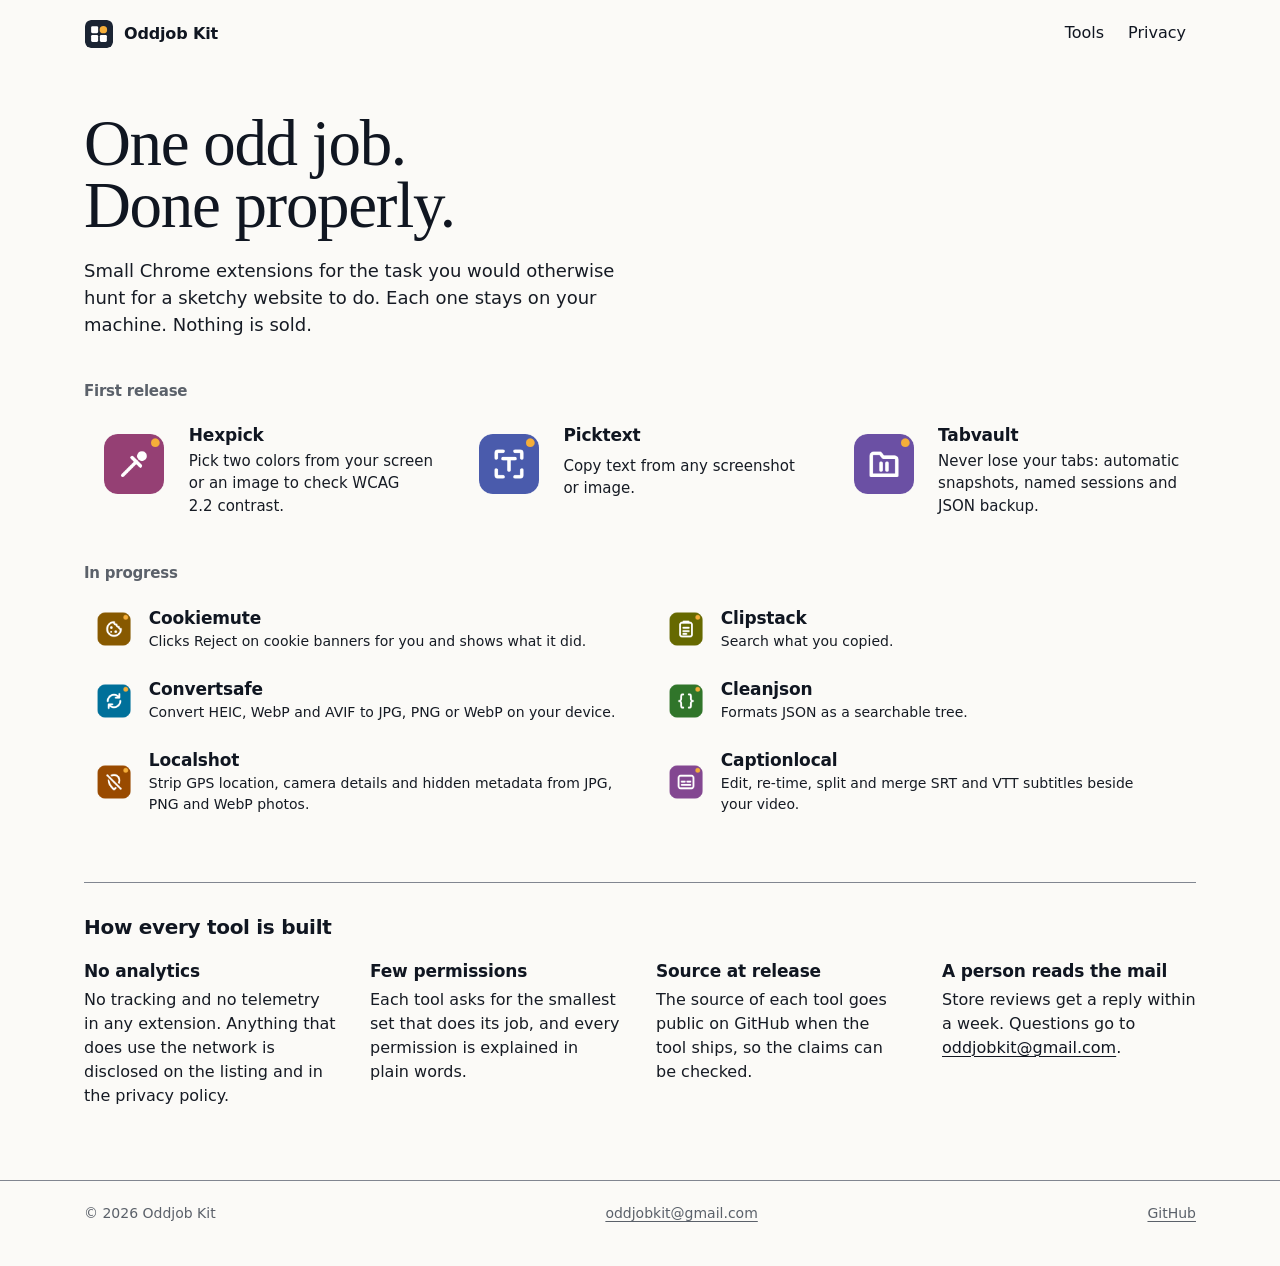
==== commit 74b34e24: "site: the first tools as a shelf, not a stretched list Serif headline, three tools you can see, the " ====
--- a/index.html
+++ b/index.html
@@ -28,82 +28,78 @@
 <main id="main">
   <div class="shell">
 <section class="open" aria-labelledby="top">
-  <h1 id="top">One odd job, done properly.</h1>
+  <h1 id="top">One odd job.<br>Done properly.</h1>
   <p class="lede">Small Chrome extensions for the task you would otherwise hunt for a sketchy website to do. Each one stays on your machine. Nothing is sold.</p>
 </section>
-<section class="index" aria-labelledby="kit">
-  <h2 id="kit">The kit</h2>
-  <ul class="roster">
+<section class="shelf" aria-labelledby="first">
+  <h2 id="first">First release</h2>
+  <ul>
     <li>
-      <a class="line" href="/tools/#hexpick">
-        <img class="tool-icon" src="/assets/icons/hexpick.png" alt="" width="64" height="64">
+      <a class="pick" href="/tools/#hexpick">
+        <img class="tool-icon" src="/assets/icons/hexpick.png" alt="" width="96" height="96">
         <h3>Hexpick</h3>
-        <p class="job">Pick two colors from your screen or an image to check WCAG 2.2 contrast.</p>
-        <p class="status">First release</p>
+        <p>Pick two colors from your screen or an image to check WCAG 2.2 contrast.</p>
       </a>
     </li>
     <li>
-      <a class="line" href="/tools/#picktext">
-        <img class="tool-icon" src="/assets/icons/picktext.png" alt="" width="64" height="64">
+      <a class="pick" href="/tools/#picktext">
+        <img class="tool-icon" src="/assets/icons/picktext.png" alt="" width="96" height="96">
         <h3>Picktext</h3>
-        <p class="job">Copy text from any screenshot or image.</p>
-        <p class="status">First release</p>
+        <p>Copy text from any screenshot or image.</p>
       </a>
     </li>
     <li>
-      <a class="line" href="/tools/#tabvault">
-        <img class="tool-icon" src="/assets/icons/tabvault.png" alt="" width="64" height="64">
+      <a class="pick" href="/tools/#tabvault">
+        <img class="tool-icon" src="/assets/icons/tabvault.png" alt="" width="96" height="96">
         <h3>Tabvault</h3>
-        <p class="job">Never lose your tabs: automatic snapshots, named sessions and JSON backup.</p>
-        <p class="status">First release</p>
+        <p>Never lose your tabs: automatic snapshots, named sessions and JSON backup.</p>
+      </a>
+    </li>
+  </ul>
+</section>
+<section class="bench" aria-labelledby="later">
+  <h2 id="later">In progress</h2>
+  <ul>
+    <li>
+      <a class="pick" href="/tools/#cookiemute">
+        <img class="tool-icon" src="/assets/icons/cookiemute.png" alt="" width="64" height="64" loading="lazy">
+        <h3>Cookiemute</h3>
+        <p>Clicks Reject on cookie banners for you and shows what it did.</p>
       </a>
     </li>
     <li>
-      <a class="line" href="/tools/#cookiemute">
-        <img class="tool-icon" src="/assets/icons/cookiemute.png" alt="" width="64" height="64">
-        <h3>Cookiemute</h3>
-        <p class="job">Clicks Reject on cookie banners for you and shows what it did.</p>
-        <p class="status">In progress</p>
+      <a class="pick" href="/tools/#clipstack">
+        <img class="tool-icon" src="/assets/icons/clipstack.png" alt="" width="64" height="64" loading="lazy">
+        <h3>Clipstack</h3>
+        <p>Search what you copied.</p>
       </a>
     </li>
     <li>
-      <a class="line" href="/tools/#clipstack">
-        <img class="tool-icon" src="/assets/icons/clipstack.png" alt="" width="64" height="64" loading="lazy">
-        <h3>Clipstack</h3>
-        <p class="job">Search what you copied.</p>
-        <p class="status">In progress</p>
+      <a class="pick" href="/tools/#convertsafe">
+        <img class="tool-icon" src="/assets/icons/convertsafe.png" alt="" width="64" height="64" loading="lazy">
+        <h3>Convertsafe</h3>
+        <p>Convert HEIC, WebP and AVIF to JPG, PNG or WebP on your device.</p>
       </a>
     </li>
     <li>
-      <a class="line" href="/tools/#convertsafe">
-        <img class="tool-icon" src="/assets/icons/convertsafe.png" alt="" width="64" height="64" loading="lazy">
-        <h3>Convertsafe</h3>
-        <p class="job">Convert HEIC, WebP and AVIF to JPG, PNG or WebP on your device.</p>
-        <p class="status">In progress</p>
+      <a class="pick" href="/tools/#cleanjson">
+        <img class="tool-icon" src="/assets/icons/cleanjson.png" alt="" width="64" height="64" loading="lazy">
+        <h3>Cleanjson</h3>
+        <p>Formats JSON as a searchable tree.</p>
       </a>
     </li>
     <li>
-      <a class="line" href="/tools/#cleanjson">
-        <img class="tool-icon" src="/assets/icons/cleanjson.png" alt="" width="64" height="64" loading="lazy">
-        <h3>Cleanjson</h3>
-        <p class="job">Formats JSON as a searchable tree.</p>
-        <p class="status">In progress</p>
+      <a class="pick" href="/tools/#localshot">
+        <img class="tool-icon" src="/assets/icons/localshot.png" alt="" width="64" height="64" loading="lazy">
+        <h3>Localshot</h3>
+        <p>Strip GPS location, camera details and hidden metadata from JPG, PNG and WebP photos.</p>
       </a>
     </li>
     <li>
-      <a class="line" href="/tools/#localshot">
-        <img class="tool-icon" src="/assets/icons/localshot.png" alt="" width="64" height="64" loading="lazy">
-        <h3>Localshot</h3>
-        <p class="job">Strip GPS location, camera details and hidden metadata from JPG, PNG and WebP photos.</p>
-        <p class="status">In progress</p>
-      </a>
-    </li>
-    <li>
-      <a class="line" href="/tools/#captionlocal">
+      <a class="pick" href="/tools/#captionlocal">
         <img class="tool-icon" src="/assets/icons/captionlocal.png" alt="" width="64" height="64" loading="lazy">
         <h3>Captionlocal</h3>
-        <p class="job">Edit, re-time, split and merge SRT and VTT subtitles beside your video.</p>
-        <p class="status">In progress</p>
+        <p>Edit, re-time, split and merge SRT and VTT subtitles beside your video.</p>
       </a>
     </li>
   </ul>
--- a/assets/site.css
+++ b/assets/site.css
@@ -194,10 +194,12 @@
   color: var(--ink);
 }
 .home h1 {
-  font-size: clamp(2.5rem, 1.2rem + 3.4vw, 4.75rem);
-  line-height: 1.02;
-  letter-spacing: -0.03em;
-  max-inline-size: 16em;
+  font-family: "Iowan Old Style", "Palatino Linotype", Palatino, Georgia, serif;
+  font-weight: 500;
+  font-size: clamp(2.75rem, 1.5rem + 3.2vw, 5.25rem);
+  line-height: 0.96;
+  letter-spacing: -0.02em;
+  max-inline-size: 9em;
 }
 h2 {
   font-size: 1.25rem;
@@ -231,13 +233,63 @@
 }
 
 /* Home and indexes: one ruled list, not a grid of boxes */
-.open { padding-block: 3.25rem 1.5rem; }
-.open .lede { margin-block-start: 1rem; }
-.index h2 {
+.open { padding-block: 2.75rem 0.5rem; }
+.open .lede { margin-block-start: 1.25rem; max-inline-size: 34rem; }
+.shelf, .bench { padding-block-start: 2.25rem; }
+.shelf h2, .bench h2 {
   font-size: 0.9375rem;
   font-weight: 650;
   color: var(--muted);
-  margin-block-end: 0.5rem;
+  margin-block-end: 0.85rem;
+}
+.shelf ul, .bench ul { list-style: none; padding: 0; margin: 0; }
+.shelf ul {
+  display: grid;
+  grid-template-columns: repeat(3, minmax(0, 1fr));
+  gap: 0.75rem;
+}
+.bench ul {
+  display: grid;
+  grid-template-columns: repeat(2, minmax(0, 1fr));
+  column-gap: 2rem;
+}
+.pick {
+  display: grid;
+  align-items: center;
+  min-inline-size: 0;
+  color: inherit;
+  text-decoration: none;
+  border-radius: 14px;
+}
+.shelf .pick {
+  grid-template-columns: 5rem minmax(0, 1fr);
+  column-gap: 0.9rem;
+  row-gap: 0.2rem;
+  align-items: start;
+  padding: 0.65rem;
+  min-block-size: var(--target);
+}
+.shelf .pick img { grid-row: 1 / span 2; inline-size: 5rem; block-size: 5rem; }
+.shelf .pick h3, .shelf .pick p { align-self: start; }
+.shelf .pick p { margin: 0; font-size: 0.9375rem; }
+.bench ul { row-gap: 0.25rem; }
+.bench .pick {
+  grid-template-columns: 2.75rem minmax(0, 1fr);
+  column-gap: 0.8rem;
+  row-gap: 0.1rem;
+  padding: 0.7rem 0.5rem;
+  border-radius: 10px;
+}
+.bench .pick img { grid-row: 1 / span 2; inline-size: 2.75rem; block-size: 2.75rem; }
+.bench .pick p { margin: 0; font-size: 0.875rem; color: var(--text); }
+.pick:hover { background: var(--sunken); text-decoration: none; }
+.pick:hover h3 { text-decoration: underline; text-underline-offset: 0.14em; }
+.pick:active { background: color-mix(in oklab, var(--ink) 8%, var(--page)); }
+@media (prefers-reduced-motion: no-preference) {
+  .pick { transition: background-color 120ms ease-out; }
+}
+@container shell (inline-size < 44rem) {
+  .shelf ul, .bench ul { grid-template-columns: 1fr; }
 }
 .roster, .facts ul, .perms { list-style: none; padding: 0; }
 .roster { border-block-start: 1px solid var(--rule); }
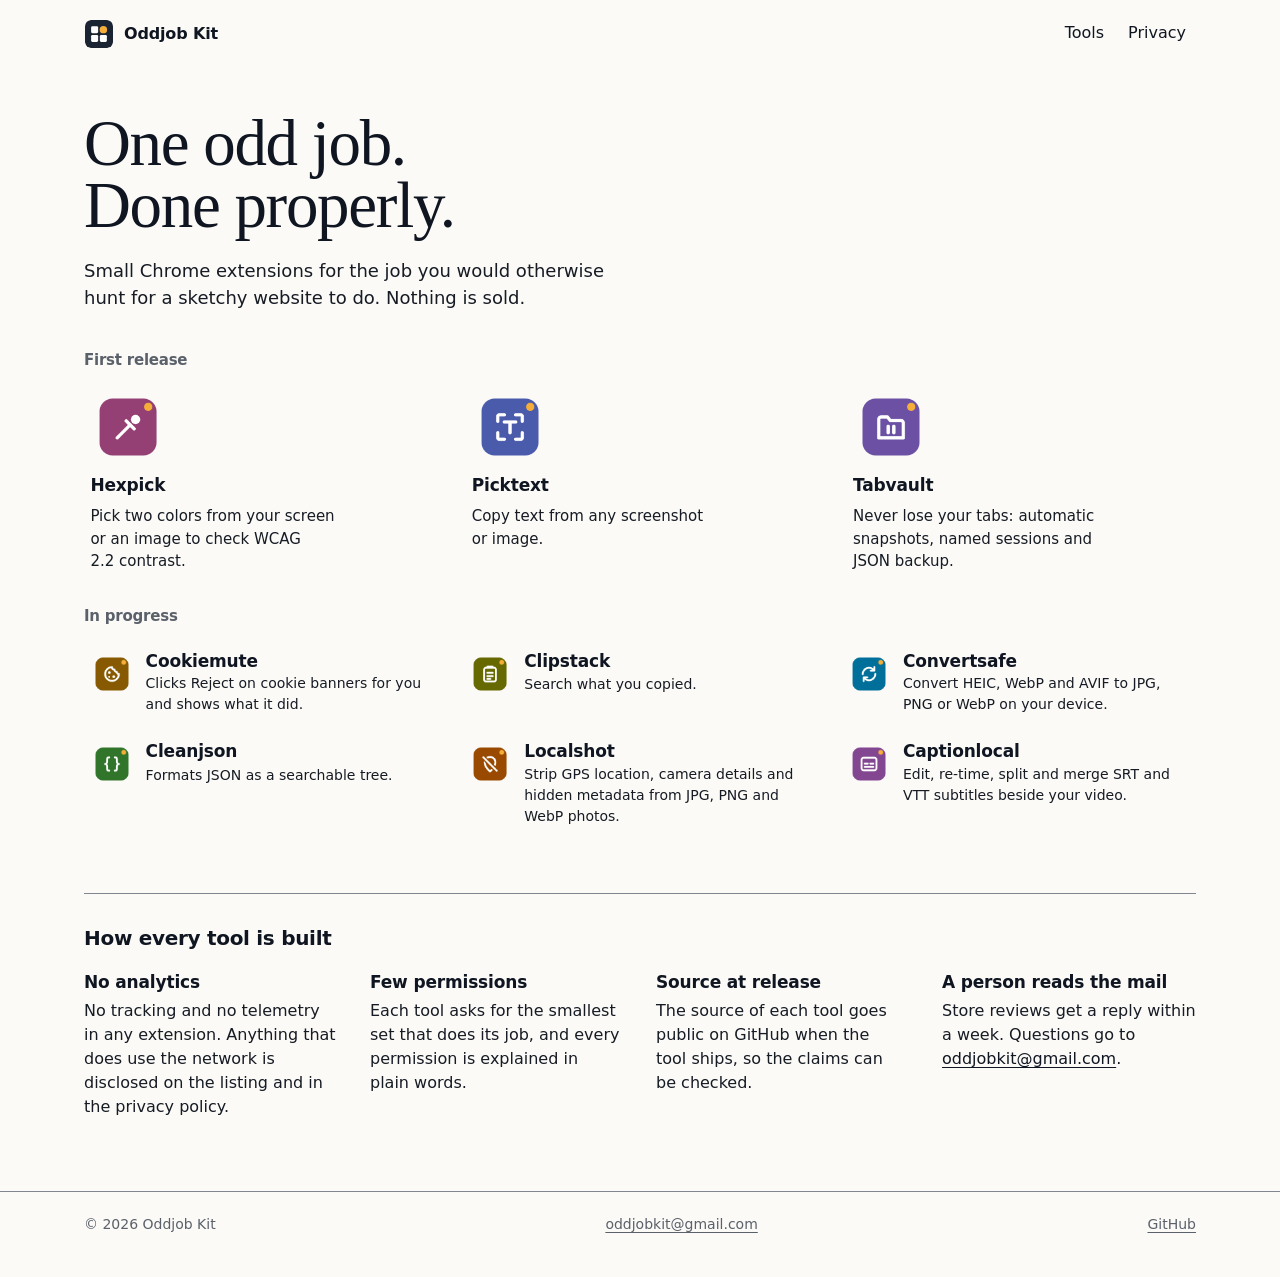
==== commit 0d383a61: "site: first tools stand as objects, phone row fixed Icons sit on a shared row. The rest of the kit i" ====
--- a/index.html
+++ b/index.html
@@ -29,7 +29,7 @@
   <div class="shell">
 <section class="open" aria-labelledby="top">
   <h1 id="top">One odd job.<br>Done properly.</h1>
-  <p class="lede">Small Chrome extensions for the task you would otherwise hunt for a sketchy website to do. Each one stays on your machine. Nothing is sold.</p>
+  <p class="lede">Small Chrome extensions for the job you would otherwise hunt for a sketchy website to do. Nothing is sold.</p>
 </section>
 <section class="shelf" aria-labelledby="first">
   <h2 id="first">First release</h2>
--- a/assets/site.css
+++ b/assets/site.css
@@ -235,7 +235,8 @@
 /* Home and indexes: one ruled list, not a grid of boxes */
 .open { padding-block: 2.75rem 0.5rem; }
 .open .lede { margin-block-start: 1.25rem; max-inline-size: 34rem; }
-.shelf, .bench { padding-block-start: 2.25rem; }
+.shelf { padding-block-start: 2rem; }
+.bench { padding-block-start: 1.75rem; }
 .shelf h2, .bench h2 {
   font-size: 0.9375rem;
   font-weight: 650;
@@ -246,12 +247,13 @@
 .shelf ul {
   display: grid;
   grid-template-columns: repeat(3, minmax(0, 1fr));
-  gap: 0.75rem;
+  gap: 1.25rem 2rem;
 }
 .bench ul {
   display: grid;
-  grid-template-columns: repeat(2, minmax(0, 1fr));
-  column-gap: 2rem;
+  grid-template-columns: repeat(3, minmax(0, 1fr));
+  column-gap: 1.5rem;
+  row-gap: 0.15rem;
 }
 .pick {
   display: grid;
@@ -262,25 +264,25 @@
   border-radius: 14px;
 }
 .shelf .pick {
-  grid-template-columns: 5rem minmax(0, 1fr);
-  column-gap: 0.9rem;
-  row-gap: 0.2rem;
-  align-items: start;
-  padding: 0.65rem;
+  display: flex;
+  flex-direction: column;
+  align-items: flex-start;
+  gap: 0.55rem;
+  padding: 0.4rem;
   min-block-size: var(--target);
 }
-.shelf .pick img { grid-row: 1 / span 2; inline-size: 5rem; block-size: 5rem; }
-.shelf .pick h3, .shelf .pick p { align-self: start; }
-.shelf .pick p { margin: 0; font-size: 0.9375rem; }
+.shelf .pick img { inline-size: 4.75rem; block-size: 4.75rem; }
+.shelf .pick p { margin: 0; font-size: 0.9375rem; max-inline-size: 16rem; }
 .bench ul { row-gap: 0.25rem; }
 .bench .pick {
   grid-template-columns: 2.75rem minmax(0, 1fr);
-  column-gap: 0.8rem;
+  column-gap: 0.75rem;
   row-gap: 0.1rem;
-  padding: 0.7rem 0.5rem;
+  align-items: start;
+  padding: 0.65rem 0.35rem;
   border-radius: 10px;
 }
-.bench .pick img { grid-row: 1 / span 2; inline-size: 2.75rem; block-size: 2.75rem; }
+.bench .pick img { grid-row: 1 / span 2; inline-size: 2.75rem; block-size: 2.75rem; margin-block-start: 0.12rem; }
 .bench .pick p { margin: 0; font-size: 0.875rem; color: var(--text); }
 .pick:hover { background: var(--sunken); text-decoration: none; }
 .pick:hover h3 { text-decoration: underline; text-underline-offset: 0.14em; }
@@ -289,8 +291,22 @@
   .pick { transition: background-color 120ms ease-out; }
 }
 @container shell (inline-size < 44rem) {
-  .shelf ul, .bench ul { grid-template-columns: 1fr; }
-}
+  .shelf ul { grid-template-columns: 1fr; }
+  .shelf .pick {
+    display: grid;
+    grid-template-columns: 4.75rem minmax(0, 1fr);
+    column-gap: 0.9rem;
+    row-gap: 0.15rem;
+    align-items: center;
+  }
+  .shelf .pick img { grid-row: 1 / span 2; }
+  .shelf .pick h3, .shelf .pick p { grid-column: 2; }
+  .bench ul { grid-template-columns: 1fr; }
+}
+@container shell (inline-size >= 44rem) and (inline-size < 58rem) {
+  .bench ul { grid-template-columns: 1fr 1fr; }
+}
+.catalog .roster { max-inline-size: 48rem; }
 .roster, .facts ul, .perms { list-style: none; padding: 0; }
 .roster { border-block-start: 1px solid var(--rule); }
 .line {
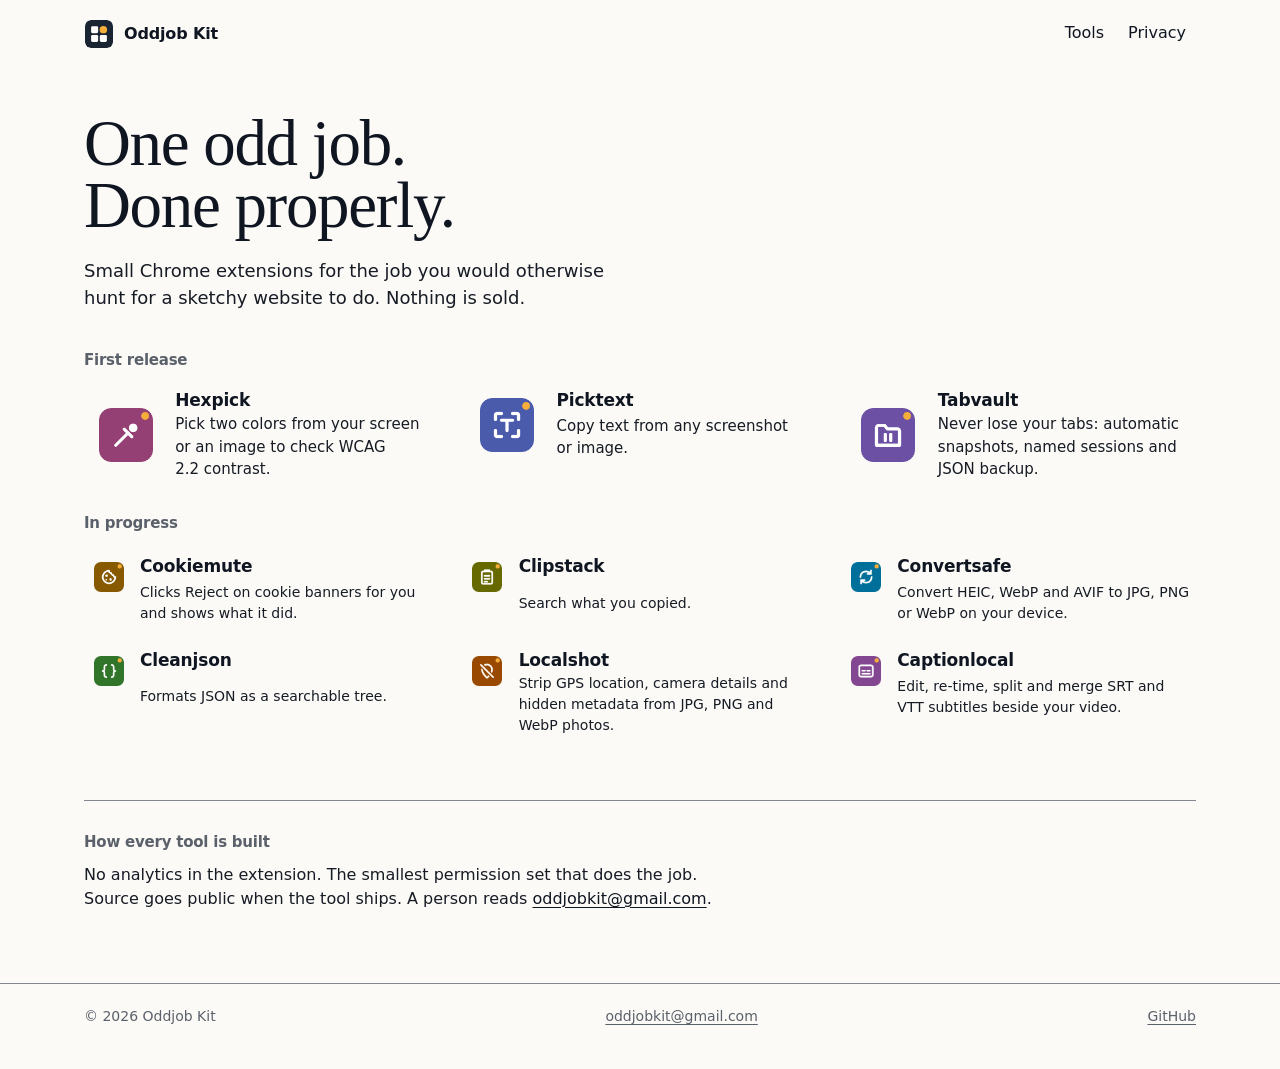
==== commit b24df8d7: "site: tools fill their column, facts stop competing The first three sit beside their text instead of" ====
--- a/index.html
+++ b/index.html
@@ -107,12 +107,7 @@
 
 <section class="facts" aria-labelledby="build">
   <h2 id="build">How every tool is built</h2>
-  <ul>
-    <li><h3>No analytics</h3><p>No tracking and no telemetry in any extension. Anything that does use the network is disclosed on the listing and in the privacy policy.</p></li>
-    <li><h3>Few permissions</h3><p>Each tool asks for the smallest set that does its job, and every permission is explained in plain words.</p></li>
-    <li><h3>Source at release</h3><p>The source of each tool goes public on GitHub when the tool ships, so the claims can be checked.</p></li>
-    <li><h3>A person reads the mail</h3><p>Store reviews get a reply within a week. Questions go to <a href="mailto:oddjobkit@gmail.com">oddjobkit@gmail.com</a>.</p></li>
-  </ul>
+  <p>No analytics in the extension. The smallest permission set that does the job. Source goes public when the tool ships. A person reads <a href="mailto:oddjobkit@gmail.com">oddjobkit@gmail.com</a>.</p>
 </section>
   </div>
 </main>
--- a/assets/site.css
+++ b/assets/site.css
@@ -264,25 +264,27 @@
   border-radius: 14px;
 }
 .shelf .pick {
-  display: flex;
-  flex-direction: column;
-  align-items: flex-start;
-  gap: 0.55rem;
-  padding: 0.4rem;
+  display: grid;
+  grid-template-columns: 4.5rem minmax(0, 1fr);
+  column-gap: 0.85rem;
+  row-gap: 0.15rem;
+  align-items: center;
+  padding: 0.35rem;
   min-block-size: var(--target);
 }
-.shelf .pick img { inline-size: 4.75rem; block-size: 4.75rem; }
-.shelf .pick p { margin: 0; font-size: 0.9375rem; max-inline-size: 16rem; }
+.shelf .pick img { grid-row: 1 / span 2; inline-size: 4.5rem; block-size: 4.5rem; }
+.shelf .pick p { margin: 0; font-size: 0.9375rem; }
 .bench ul { row-gap: 0.25rem; }
 .bench .pick {
-  grid-template-columns: 2.75rem minmax(0, 1fr);
-  column-gap: 0.75rem;
+  grid-template-columns: 2.5rem minmax(0, 1fr);
+  column-gap: 0.7rem;
   row-gap: 0.1rem;
   align-items: start;
-  padding: 0.65rem 0.35rem;
+  min-block-size: 4.5rem;
+  padding: 0.55rem 0.3rem;
   border-radius: 10px;
 }
-.bench .pick img { grid-row: 1 / span 2; inline-size: 2.75rem; block-size: 2.75rem; margin-block-start: 0.12rem; }
+.bench .pick img { grid-row: 1 / span 2; inline-size: 2.5rem; block-size: 2.5rem; margin-block-start: 0.1rem; }
 .bench .pick p { margin: 0; font-size: 0.875rem; color: var(--text); }
 .pick:hover { background: var(--sunken); text-decoration: none; }
 .pick:hover h3 { text-decoration: underline; text-underline-offset: 0.14em; }
@@ -292,21 +294,15 @@
 }
 @container shell (inline-size < 44rem) {
   .shelf ul { grid-template-columns: 1fr; }
-  .shelf .pick {
-    display: grid;
-    grid-template-columns: 4.75rem minmax(0, 1fr);
-    column-gap: 0.9rem;
-    row-gap: 0.15rem;
-    align-items: center;
-  }
-  .shelf .pick img { grid-row: 1 / span 2; }
-  .shelf .pick h3, .shelf .pick p { grid-column: 2; }
+  .shelf .pick { grid-template-columns: 4.5rem minmax(0, 1fr); }
   .bench ul { grid-template-columns: 1fr; }
 }
 @container shell (inline-size >= 44rem) and (inline-size < 58rem) {
   .bench ul { grid-template-columns: 1fr 1fr; }
 }
-.catalog .roster { max-inline-size: 48rem; }
+.line-top { display: flex; justify-content: space-between; align-items: baseline; gap: 1rem; }
+.line-top .status { color: var(--muted); font-size: 0.875rem; }
+.catalog .line, .catalog .line.detail { grid-template-columns: 3rem minmax(0, 1fr); }
 .roster, .facts ul, .perms { list-style: none; padding: 0; }
 .roster { border-block-start: 1px solid var(--rule); }
 .line {
@@ -368,14 +364,8 @@
   border-block-start: 1px solid var(--rule);
   padding-block: 2rem 1rem;
 }
-.facts h2 { margin-block-end: 1.25rem; }
-.facts ul {
-  display: grid;
-  grid-template-columns: repeat(auto-fit, minmax(min(100%, 14rem), 1fr));
-  gap: 1.5rem 2rem;
-}
-.facts h3 { margin-block-end: 0.35rem; }
-.facts p { max-inline-size: 36rem; }
+.facts h2 { margin-block-end: 0.65rem; font-size: 0.9375rem; color: var(--muted); }
+.facts p { max-inline-size: 40rem; margin: 0; }
 
 main { padding-block-end: 3.5rem; }
 .page-head { display: grid; gap: 0.75rem; padding-block: 2.5rem 1.25rem; max-inline-size: 36rem; }
